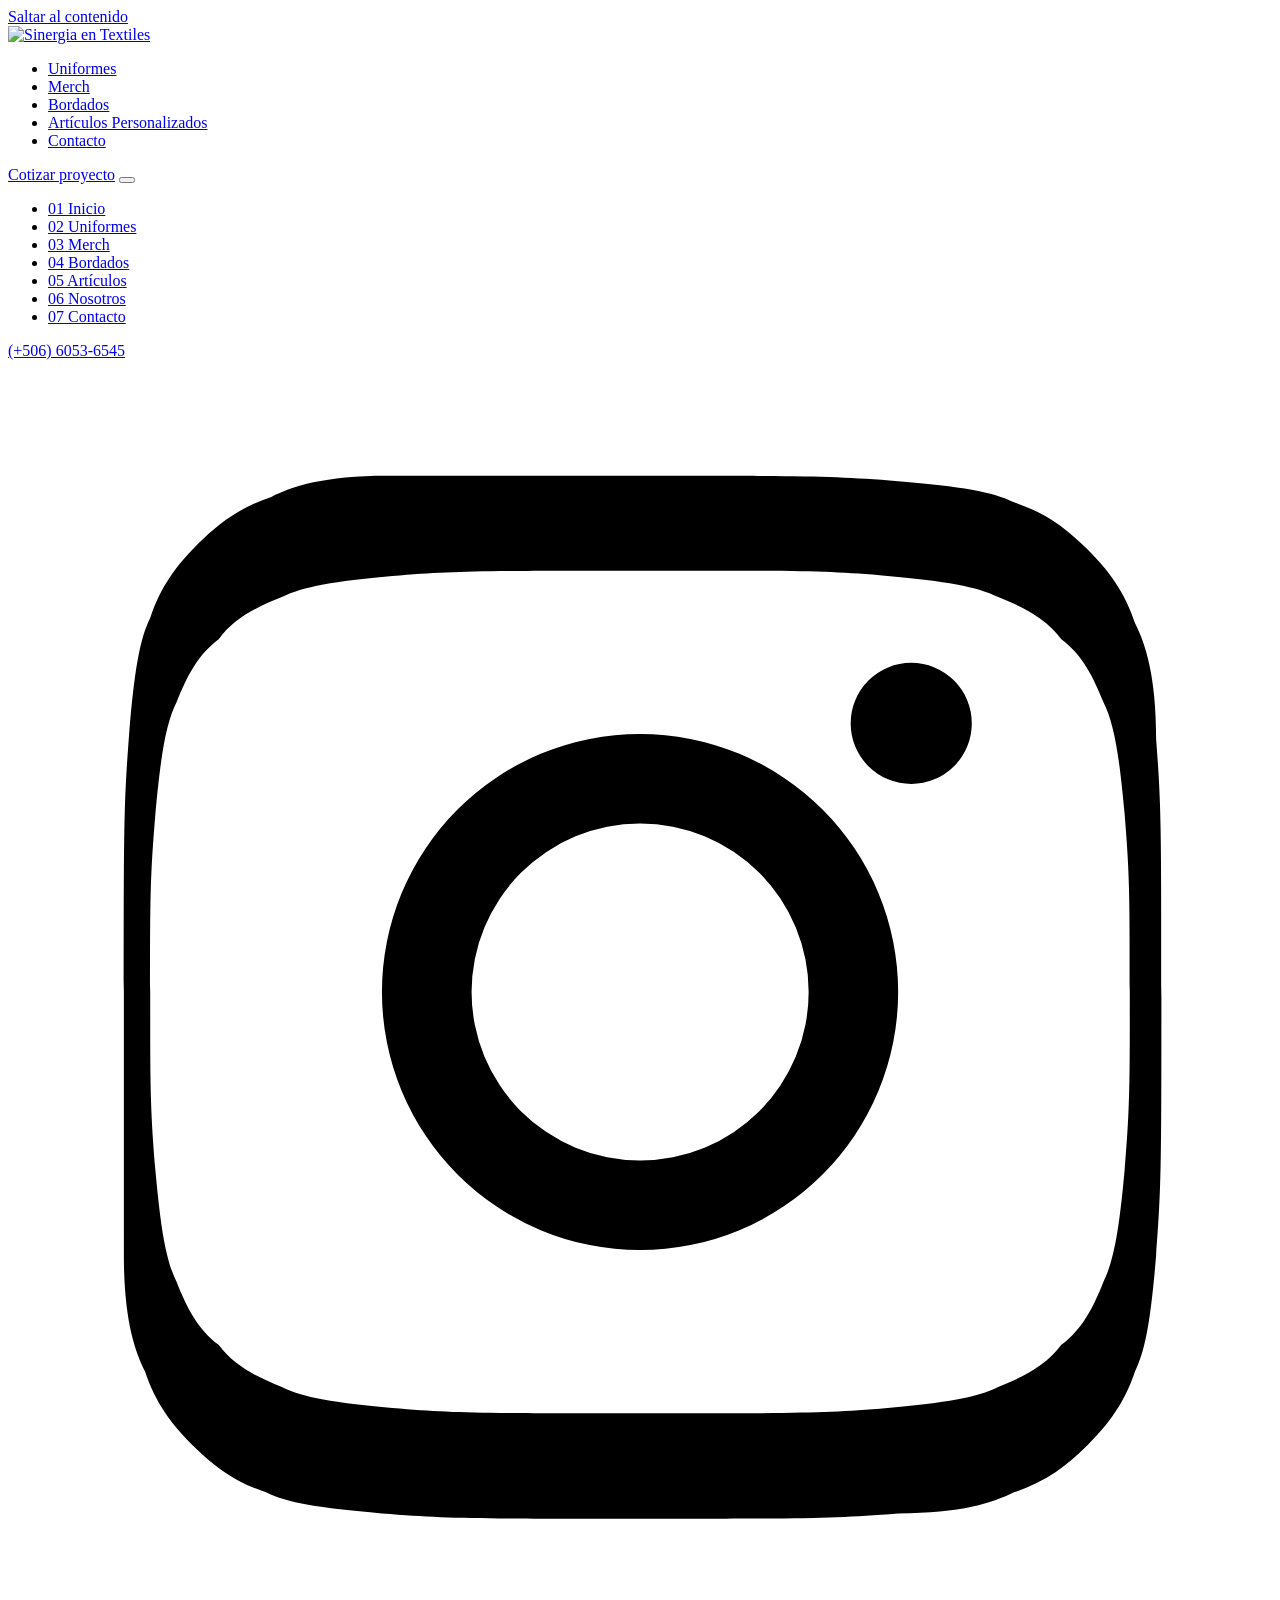
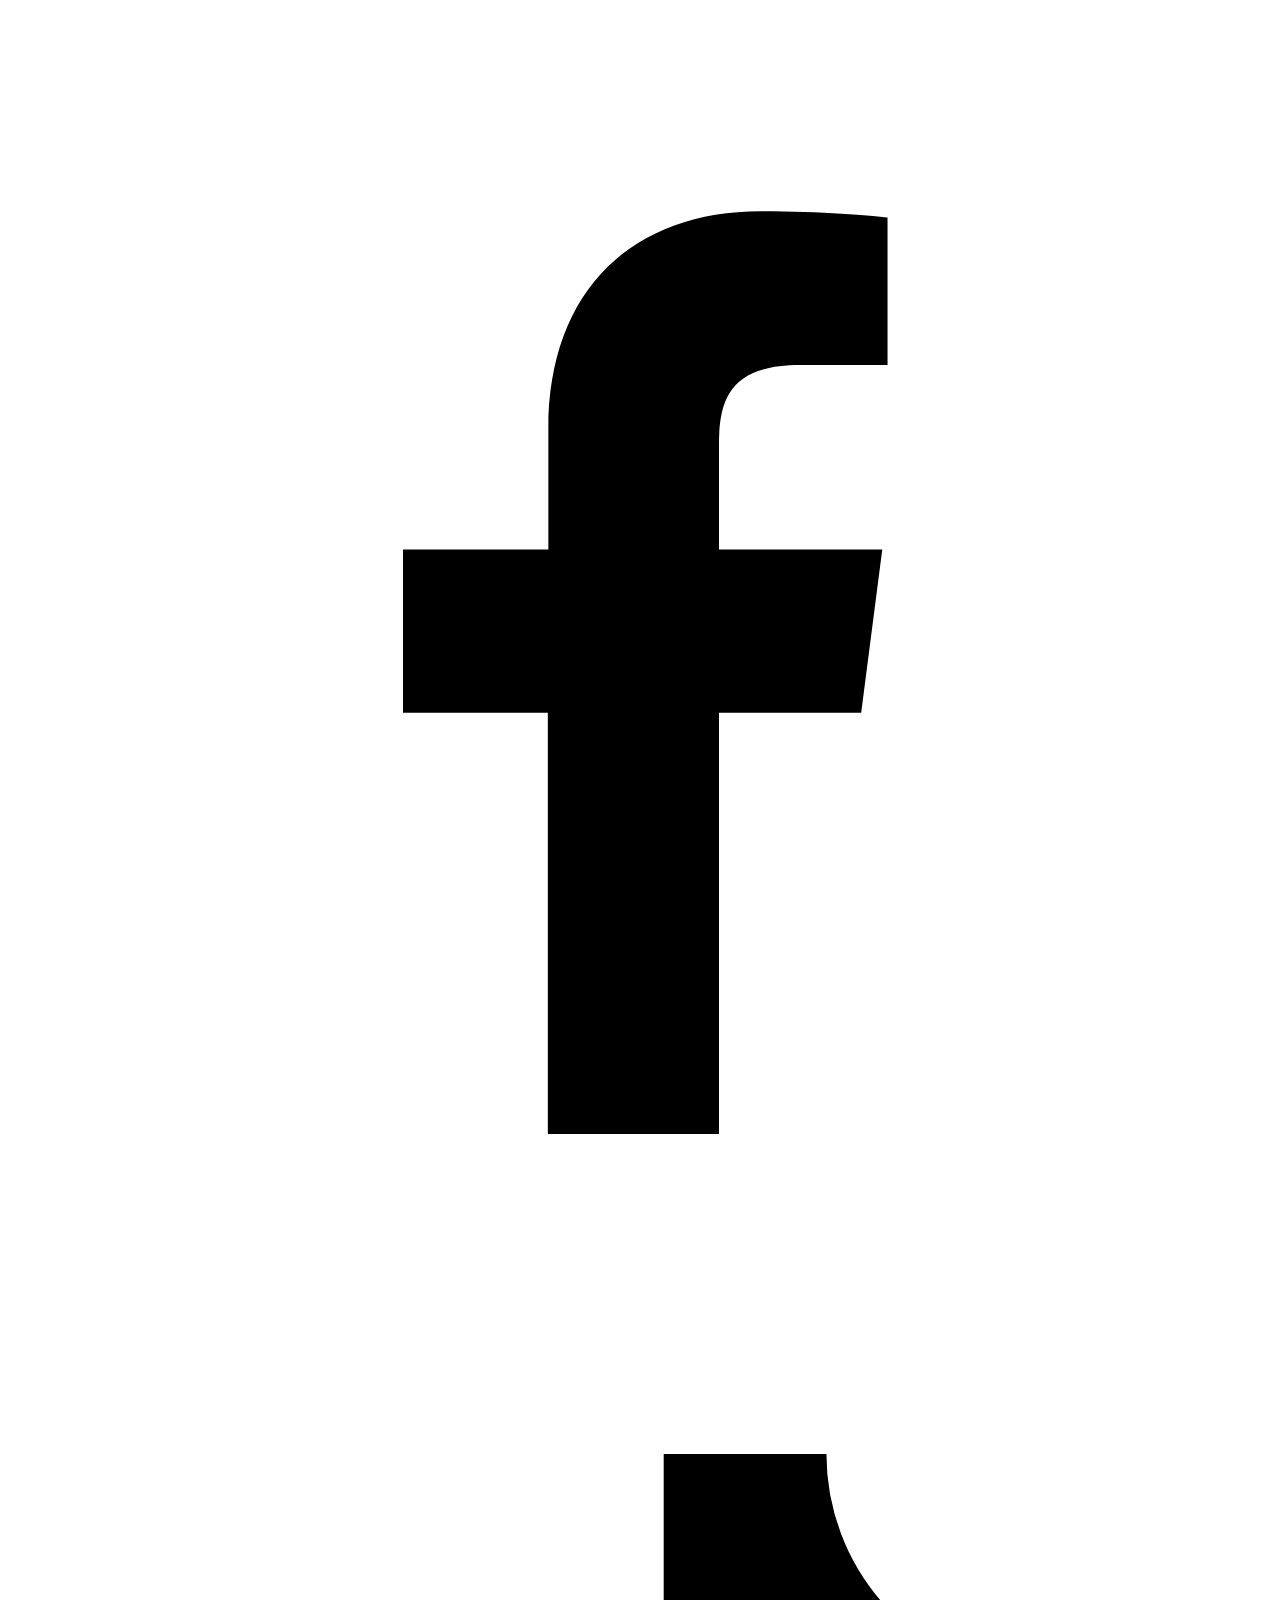
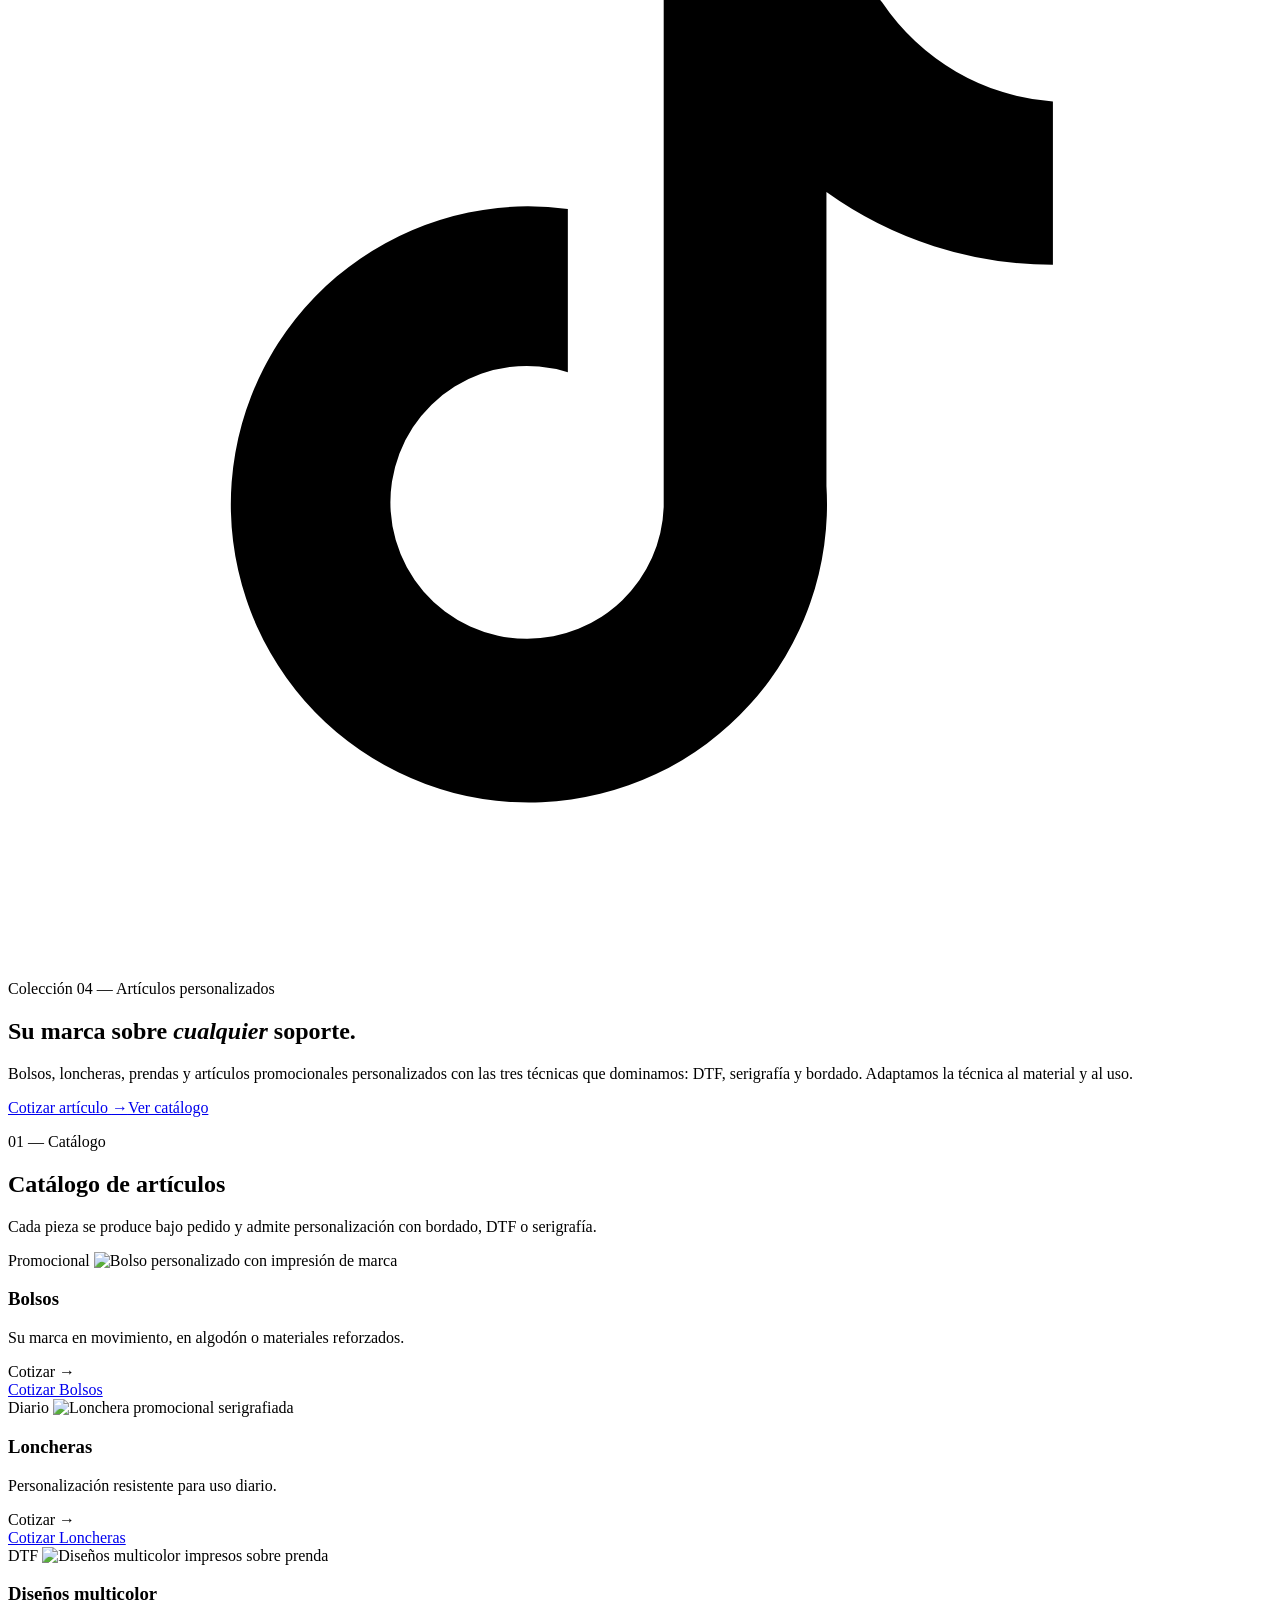
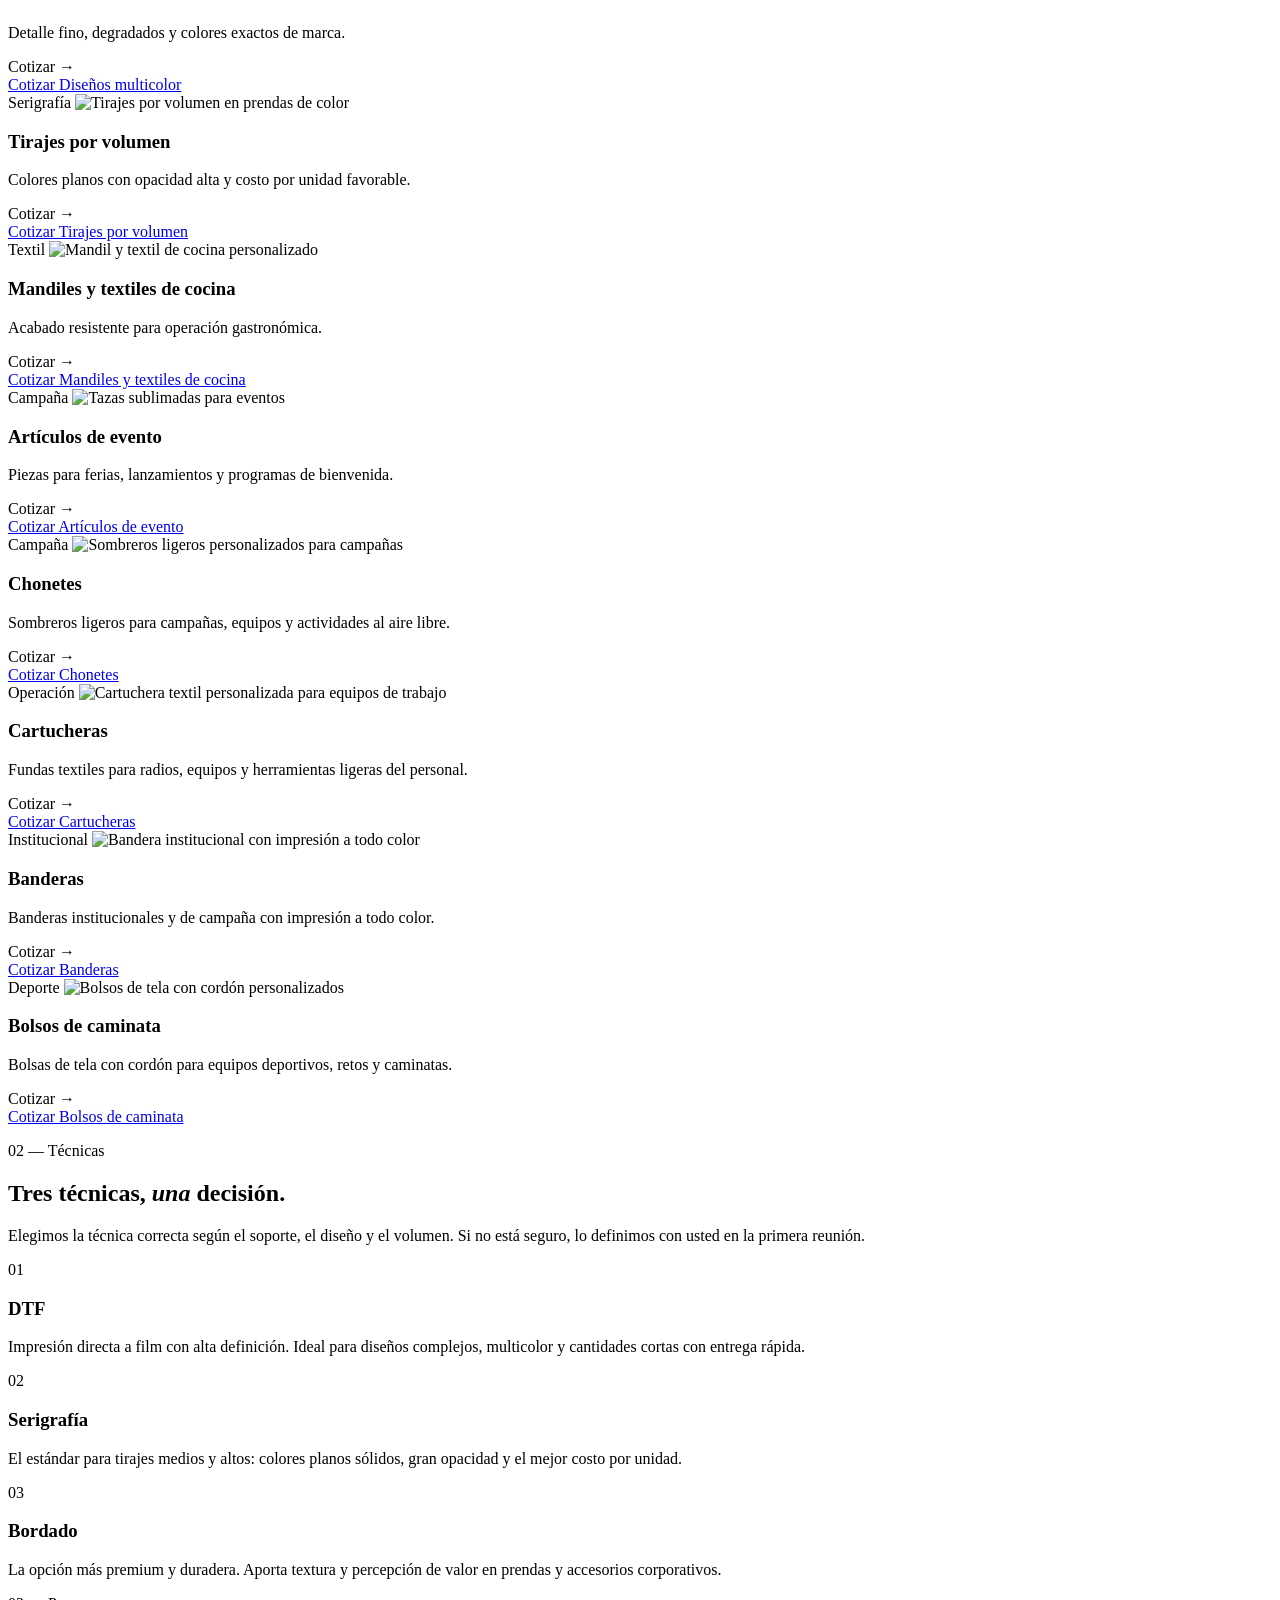
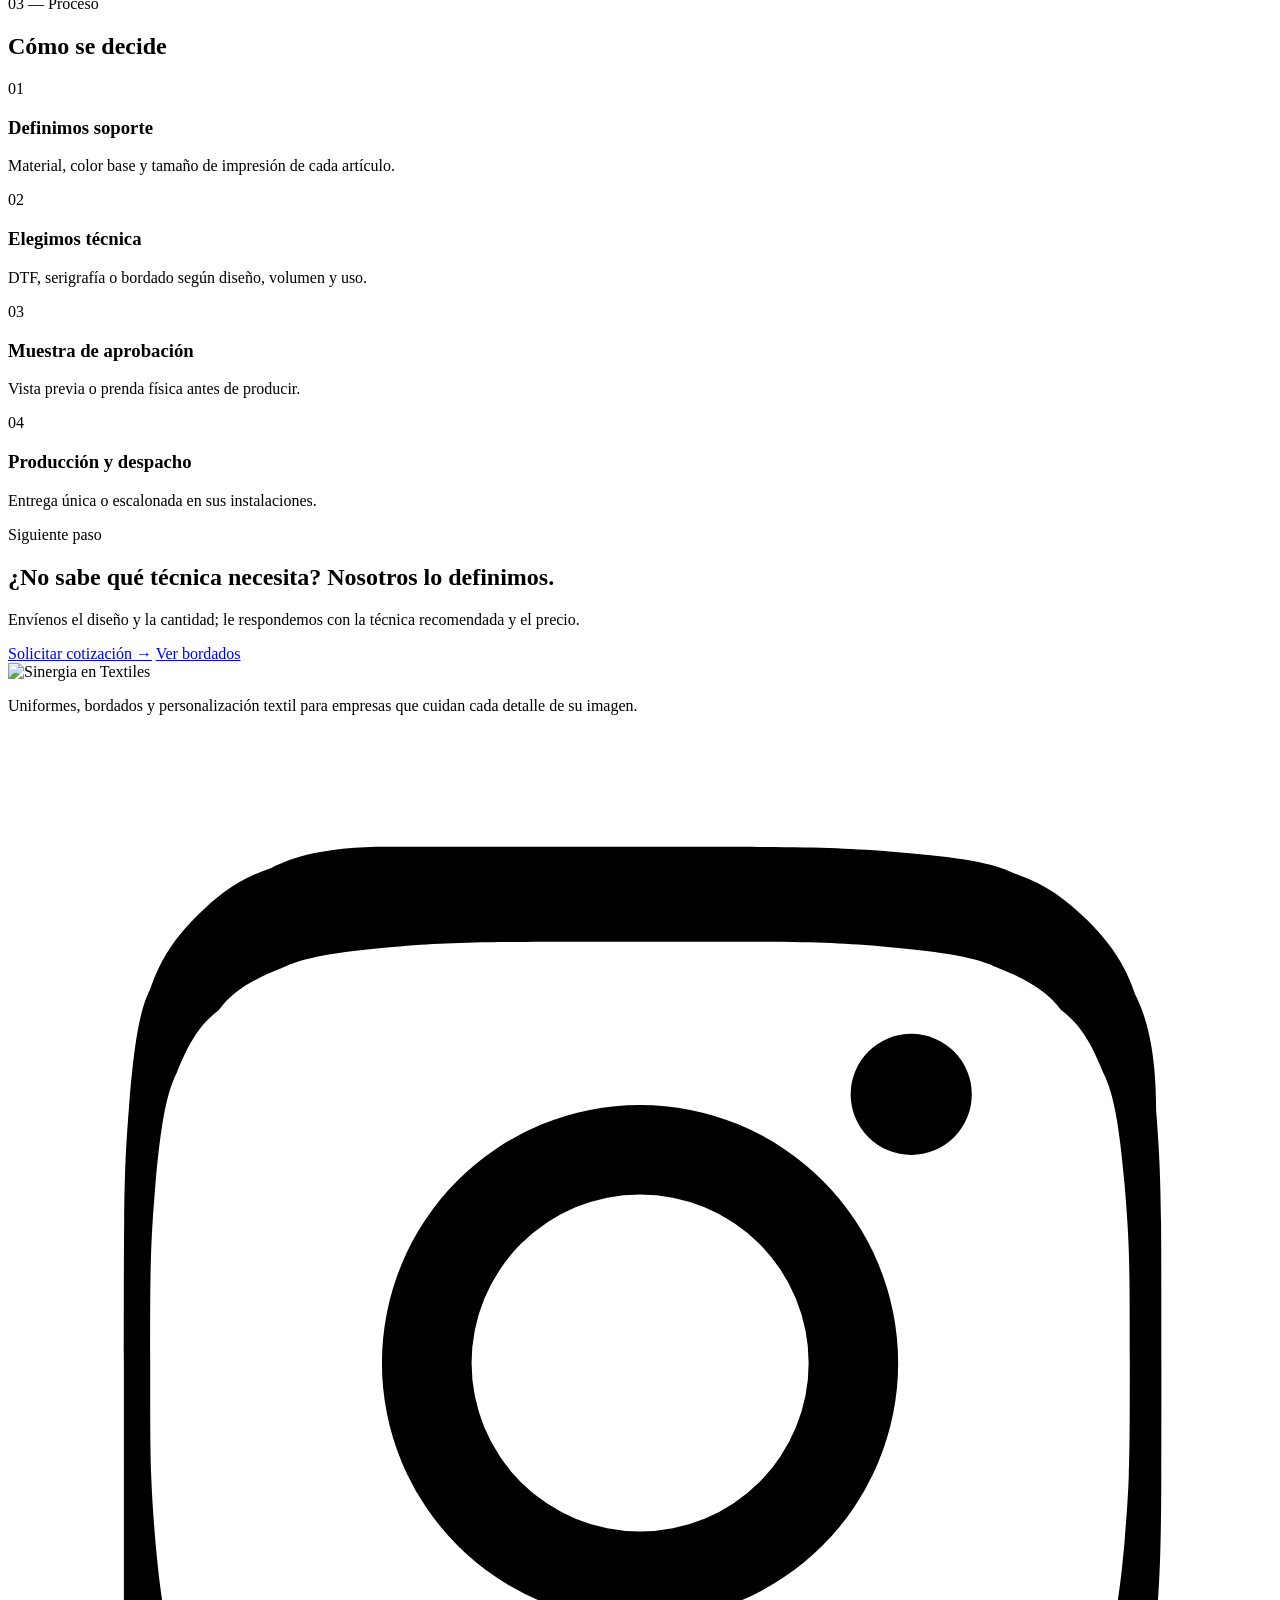
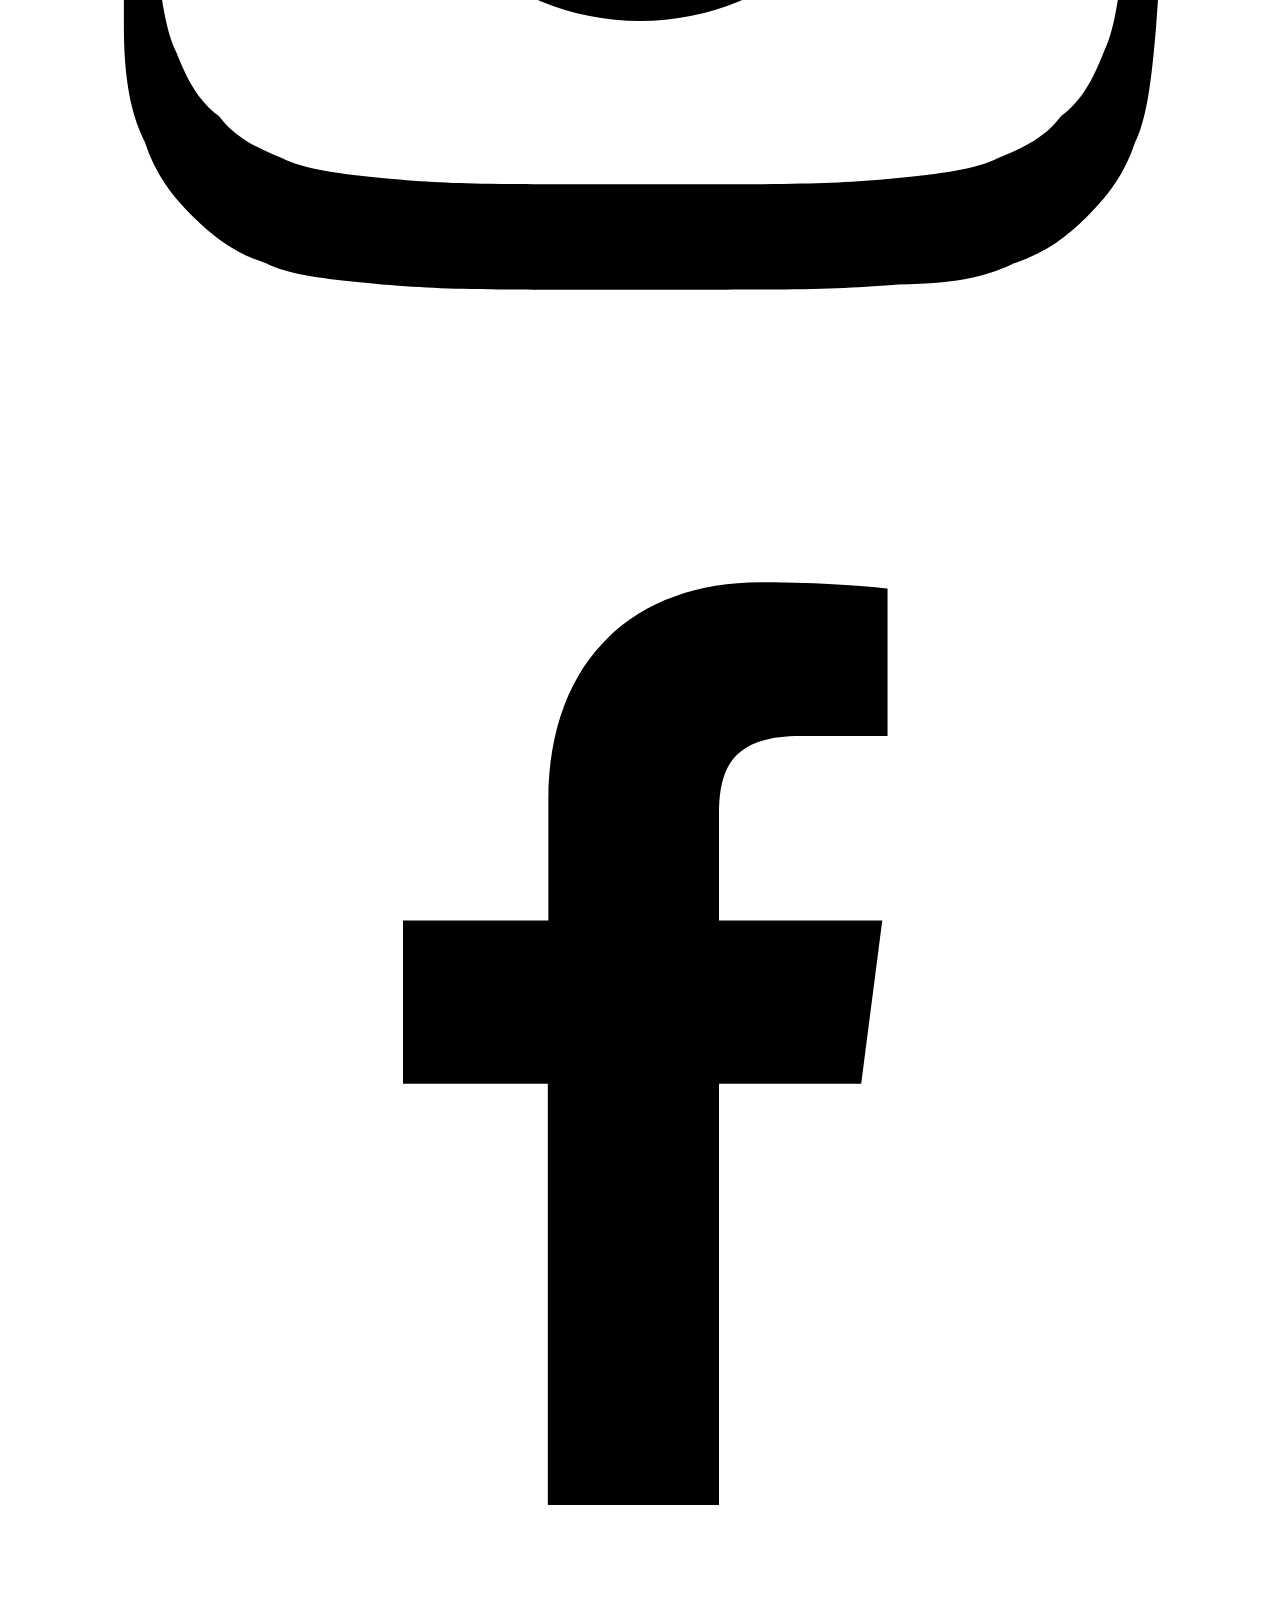
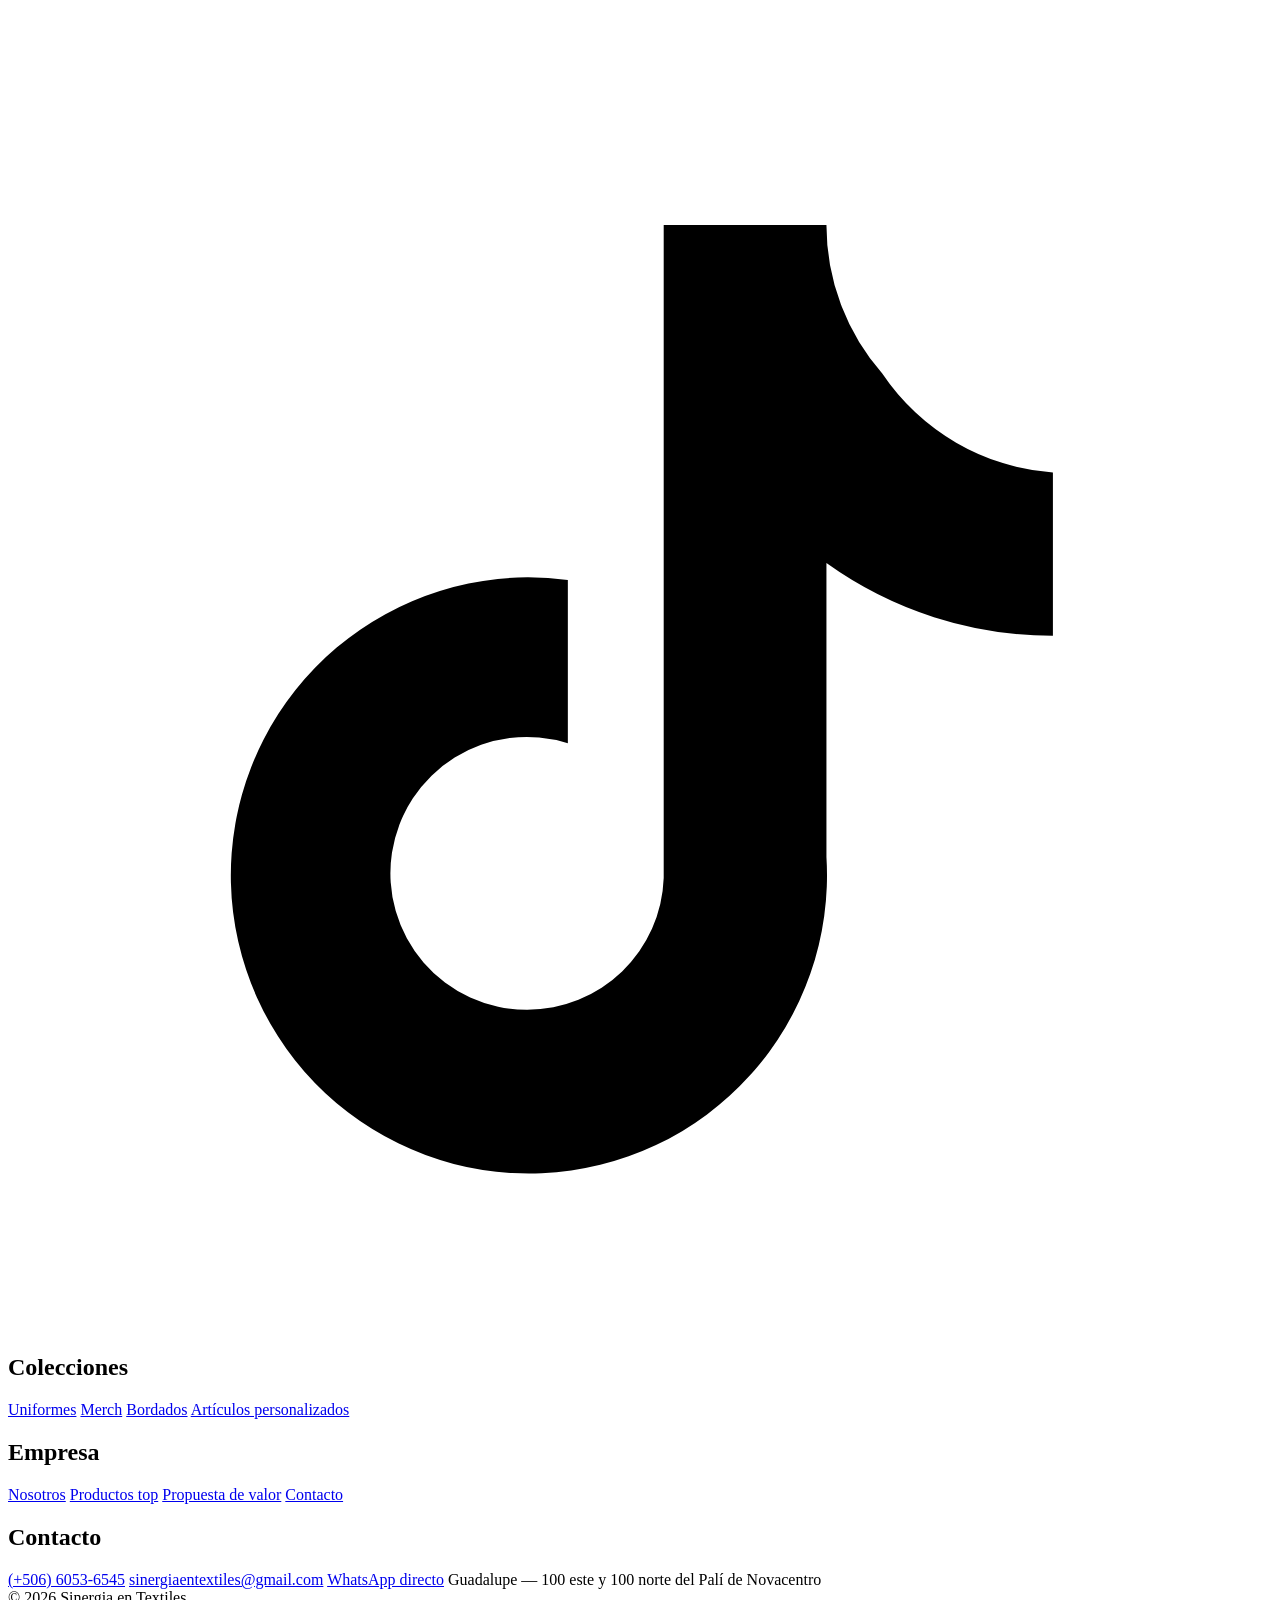
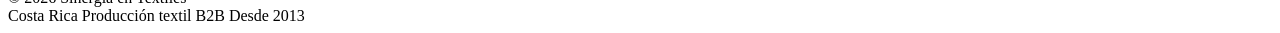
==== articulos-personalizados.html @ bd2193d7 "Add files via upload" ====
<!DOCTYPE html>
<html lang="es" class="no-js">
<head>
<meta charset="utf-8">
<meta name="viewport" content="width=device-width, initial-scale=1">
<title>Artículos personalizados: DTF, serigrafía y bordado | Sinergia en Textiles</title>
<meta name="description" content="Personalización textil con DTF, serigrafía y bordado: bolsos, loncheras, prendas y artículos promocionales para empresas.">
<meta name="theme-color" content="#0a0a0a">
<link rel="canonical" href="https://www.sinergiaentextiles.com/articulos-personalizados">
<link rel="icon" href="assets/favicon.png" type="image/png" sizes="48x48">

<meta property="og:type" content="website">
<meta property="og:locale" content="es_CR">
<meta property="og:site_name" content="Sinergia en Textiles">
<meta property="og:title" content="Artículos personalizados: DTF, serigrafía y bordado | Sinergia en Textiles">
<meta property="og:description" content="Personalización textil con DTF, serigrafía y bordado: bolsos, loncheras, prendas y artículos promocionales para empresas.">
<meta property="og:url" content="https://www.sinergiaentextiles.com/articulos-personalizados">
<meta name="twitter:card" content="summary_large_image">

<link rel="preload" href="assets/fonts/cormorant-garamond-300-2fed1d.woff2" as="font" type="font/woff2" crossorigin>
<link rel="preload" href="assets/fonts/inter-300-567244.woff2" as="font" type="font/woff2" crossorigin>
<link rel="stylesheet" href="css/fonts.css">
<link rel="stylesheet" href="css/styles.css">
</head>

<body>
<a class="skip-link" href="#main">Saltar al contenido</a>

<!-- ============================ HEADER FLOTANTE ============================ -->
<header class="site-header" id="site-header">
  <div class="site-header__inner">
    <a class="brand" href="index.html">
      <img class="brand__mark" src="assets/Log_mark.webp" alt="Sinergia en Textiles" width="212" height="291" decoding="async">
    </a>

    <nav class="nav" aria-label="Navegación principal">
      <ul class="nav__list">
        <li><a class="nav__link" href="uniformes.html">Uniformes</a></li>
        <li><a class="nav__link" href="merch.html">Merch</a></li>
        <li><a class="nav__link" href="bordados.html">Bordados</a></li>
        <li><a class="nav__link" href="articulos-personalizados.html" aria-current="page">Artículos Personalizados</a></li>
        <li><a class="nav__link" href="contacto.html">Contacto</a></li>
      </ul>
    </nav>

    <div class="header-actions">
      <a class="btn btn--sm header-cta" href="contacto.html">Cotizar proyecto</a>
      <button class="nav-toggle" type="button" aria-expanded="false" aria-controls="nav-panel" aria-label="Abrir menú">
        <span class="nav-toggle__bar"></span>
        <span class="nav-toggle__bar"></span>
      </button>
    </div>
  </div>
</header>

<!-- Menú móvil -->
<div class="nav-panel" id="nav-panel" role="dialog" aria-modal="true" aria-label="Menú de navegación">
  <nav>
    <ul class="nav-panel__list">
      <li><a href="index.html"><span class="nav-panel__num">01</span> Inicio</a></li>
      <li><a href="uniformes.html"><span class="nav-panel__num">02</span> Uniformes</a></li>
      <li><a href="merch.html"><span class="nav-panel__num">03</span> Merch</a></li>
      <li><a href="bordados.html"><span class="nav-panel__num">04</span> Bordados</a></li>
      <li><a href="articulos-personalizados.html"><span class="nav-panel__num">05</span> Artículos</a></li>
      <li><a href="nosotros.html"><span class="nav-panel__num">06</span> Nosotros</a></li>
      <li><a href="contacto.html"><span class="nav-panel__num">07</span> Contacto</a></li>
    </ul>
  </nav>
  <div class="nav-panel__foot">
    <a href="tel:+50660536545">(+506) 6053-6545</a>
    <div class="social">
      <a class="social__link" href="https://www.instagram.com/sinergia_en_textiles/" target="_blank" rel="noopener" aria-label="Instagram de Sinergia en Textiles">
        <svg viewBox="0 0 24 24" aria-hidden="true"><path d="M12 2.2c3.2 0 3.6 0 4.9.1 1.2.1 1.8.2 2.2.4.6.2 1 .5 1.4.9.4.4.7.8.9 1.4.2.4.4 1 .4 2.2.1 1.3.1 1.7.1 4.9s0 3.6-.1 4.9c-.1 1.2-.2 1.8-.4 2.2-.2.6-.5 1-.9 1.4-.4.4-.8.7-1.4.9-.4.2-1 .4-2.2.4-1.3.1-1.7.1-4.9.1s-3.6 0-4.9-.1c-1.2-.1-1.8-.2-2.2-.4-.6-.2-1-.5-1.4-.9-.4-.4-.7-.8-.9-1.4-.2-.4-.4-1-.4-2.2C2.2 15.6 2.2 15.2 2.2 12s0-3.6.1-4.9c.1-1.2.2-1.8.4-2.2.2-.6.5-1 .9-1.4.4-.4.8-.7 1.4-.9.4-.2 1-.4 2.2-.4C8.4 2.2 8.8 2.2 12 2.2zm0 1.8c-3.1 0-3.5 0-4.7.1-1.1.1-1.7.2-2.1.4-.5.2-.9.4-1.2.8-.4.3-.6.7-.8 1.2-.2.4-.3 1-.4 2.1C2.7 9.8 2.7 10.2 2.7 12s0 2.2.1 3.4c.1 1.1.2 1.7.4 2.1.2.5.4.9.8 1.2.3.4.7.6 1.2.8.4.2 1 .3 2.1.4 1.2.1 1.6.1 4.7.1s3.5 0 4.7-.1c1.1-.1 1.7-.2 2.1-.4.5-.2.9-.4 1.2-.8.4-.3.6-.7.8-1.2.2-.4.3-1 .4-2.1.1-1.2.1-1.6.1-3.4s0-2.2-.1-3.4c-.1-1.1-.2-1.7-.4-2.1-.2-.5-.4-.9-.8-1.2-.3-.4-.7-.6-1.2-.8-.4-.2-1-.3-2.1-.4C15.5 4 15.1 4 12 4zm0 3.1a4.9 4.9 0 1 1 0 9.8 4.9 4.9 0 0 1 0-9.8zm0 8.1a3.2 3.2 0 1 0 0-6.4 3.2 3.2 0 0 0 0 6.4zm6.3-8.3a1.15 1.15 0 1 1-2.3 0 1.15 1.15 0 0 1 2.3 0z"/></svg>
      </a>
      <a class="social__link" href="https://www.facebook.com/profile.php?id=61590457753115&amp;locale=es_LA" target="_blank" rel="noopener" aria-label="Facebook de Sinergia en Textiles">
        <svg viewBox="0 0 24 24" aria-hidden="true"><path d="M13.5 21v-8h2.7l.4-3.1h-3.1V7.9c0-.9.25-1.5 1.55-1.5h1.65V3.6c-.29-.04-1.27-.12-2.41-.12-2.39 0-4.03 1.46-4.03 4.14v2.28H7.5V13h2.75v8h3.25z"/></svg>
      </a>
      <a class="social__link" href="https://www.tiktok.com/@sinergia_en_textiles" target="_blank" rel="noopener" aria-label="TikTok de Sinergia en Textiles">
        <svg viewBox="0 0 24 24" aria-hidden="true"><path d="M16.6 5.82A4.28 4.28 0 0 1 15.54 3h-3.09v12.4a2.59 2.59 0 0 1-2.59 2.5 2.59 2.59 0 1 1 .77-5.06v-3.1a5.66 5.66 0 0 0-.77-.05A5.66 5.66 0 1 0 15.54 15V9.42a7.35 7.35 0 0 0 4.3 1.38V7.7a4.28 4.28 0 0 1-3.24-1.88z"/></svg>
      </a>
    </div>
  </div>
</div>

<main id="main">

  <section class="page-hero">
    <div class="container page-hero__inner">
      <p class="eyebrow reveal">Colección 04 — Artículos personalizados</p>
      <h1 class="page-hero__title reveal" data-delay="1">Su marca sobre <em>cualquier</em> soporte.</h1>
      <p class="lead reveal" data-delay="2">Bolsos, loncheras, prendas y artículos promocionales personalizados con las tres técnicas que dominamos: DTF, serigrafía y bordado. Adaptamos la técnica al material y al uso.</p>
      <div class="hero__actions reveal" data-delay="3"><a class="btn btn--solid" href="contacto.html">Cotizar artículo <span class="btn__arrow" aria-hidden="true">→</span></a><a class="btn" href="#coleccion-articulos">Ver catálogo</a></div>
    </div>
  </section>

  <section class="section" aria-labelledby="coleccion-articulos">
    <div class="container">
      <header class="section__head section__head--split reveal">
        <div>
          <p class="section__index">01 — Catálogo</p>
          <h2 class="section__title" id="coleccion-articulos">Catálogo de artículos</h2>
        </div>
        <p class="section__intro">Cada pieza se produce bajo pedido y admite personalización con bordado, DTF o serigrafía.</p>
      </header>
      <div class="collection">
        <article class="card card--studio reveal" data-tilt="6">
          <div class="card__media">
            <span class="tag card__tag">Promocional</span>
            <img src="assets/img/art-bolso.webp" srcset="assets/img/art-bolso-450.webp 450w, assets/img/art-bolso.webp 900w" sizes="(min-width: 1000px) 30vw, (min-width: 640px) 46vw, 92vw" alt="Bolso personalizado con impresión de marca" width="900" height="1125" loading="lazy" decoding="async">
          </div>
          <div class="card__body">
            <h3 class="card__title">Bolsos</h3>
            <p class="card__text">Su marca en movimiento, en algodón o materiales reforzados.</p>
            <div class="card__foot">
              <span>Cotizar</span>
              <span class="card__arrow" aria-hidden="true">→</span>
            </div>
          </div>
          <a class="card__link" href="contacto.html"><span class="sr-only">Cotizar Bolsos</span></a>
        </article>
        <article class="card card--studio reveal" data-delay="2" data-tilt="6">
          <div class="card__media">
            <span class="tag card__tag">Diario</span>
            <img src="assets/img/art-tote.webp" srcset="assets/img/art-tote-450.webp 450w, assets/img/art-tote.webp 900w" sizes="(min-width: 1000px) 30vw, (min-width: 640px) 46vw, 92vw" alt="Lonchera promocional serigrafiada" width="900" height="1125" loading="lazy" decoding="async">
          </div>
          <div class="card__body">
            <h3 class="card__title">Loncheras</h3>
            <p class="card__text">Personalización resistente para uso diario.</p>
            <div class="card__foot">
              <span>Cotizar</span>
              <span class="card__arrow" aria-hidden="true">→</span>
            </div>
          </div>
          <a class="card__link" href="contacto.html"><span class="sr-only">Cotizar Loncheras</span></a>
        </article>
        <article class="card reveal" data-delay="3" data-tilt="6">
          <div class="card__media">
            <span class="tag card__tag">DTF</span>
            <img src="assets/img/prod-estampada.webp" srcset="assets/img/prod-estampada-450.webp 450w, assets/img/prod-estampada.webp 1600w" sizes="(min-width: 1000px) 30vw, (min-width: 640px) 46vw, 92vw" alt="Diseños multicolor impresos sobre prenda" width="1600" height="900" loading="lazy" decoding="async">
          </div>
          <div class="card__body">
            <h3 class="card__title">Diseños multicolor</h3>
            <p class="card__text">Detalle fino, degradados y colores exactos de marca.</p>
            <div class="card__foot">
              <span>Cotizar</span>
              <span class="card__arrow" aria-hidden="true">→</span>
            </div>
          </div>
          <a class="card__link" href="contacto.html"><span class="sr-only">Cotizar Diseños multicolor</span></a>
        </article>
        <article class="card reveal" data-tilt="6">
          <div class="card__media">
            <span class="tag card__tag">Serigrafía</span>
            <img src="assets/img/prod-combinada.webp" srcset="assets/img/prod-combinada-450.webp 450w, assets/img/prod-combinada.webp 900w" sizes="(min-width: 1000px) 30vw, (min-width: 640px) 46vw, 92vw" alt="Tirajes por volumen en prendas de color" width="900" height="1125" loading="lazy" decoding="async">
          </div>
          <div class="card__body">
            <h3 class="card__title">Tirajes por volumen</h3>
            <p class="card__text">Colores planos con opacidad alta y costo por unidad favorable.</p>
            <div class="card__foot">
              <span>Cotizar</span>
              <span class="card__arrow" aria-hidden="true">→</span>
            </div>
          </div>
          <a class="card__link" href="contacto.html"><span class="sr-only">Cotizar Tirajes por volumen</span></a>
        </article>
        <article class="card card--studio reveal" data-delay="2" data-tilt="6">
          <div class="card__media">
            <span class="tag card__tag">Textil</span>
            <img src="assets/img/prod-cocina.webp" srcset="assets/img/prod-cocina-450.webp 450w, assets/img/prod-cocina.webp 900w" sizes="(min-width: 1000px) 30vw, (min-width: 640px) 46vw, 92vw" alt="Mandil y textil de cocina personalizado" width="900" height="1125" loading="lazy" decoding="async">
          </div>
          <div class="card__body">
            <h3 class="card__title">Mandiles y textiles de cocina</h3>
            <p class="card__text">Acabado resistente para operación gastronómica.</p>
            <div class="card__foot">
              <span>Cotizar</span>
              <span class="card__arrow" aria-hidden="true">→</span>
            </div>
          </div>
          <a class="card__link" href="contacto.html"><span class="sr-only">Cotizar Mandiles y textiles de cocina</span></a>
        </article>
        <article class="card card--studio reveal" data-delay="3" data-tilt="6">
          <div class="card__media">
            <span class="tag card__tag">Campaña</span>
            <img src="assets/img/art-taza.webp" srcset="assets/img/art-taza-450.webp 450w, assets/img/art-taza.webp 900w" sizes="(min-width: 1000px) 30vw, (min-width: 640px) 46vw, 92vw" alt="Tazas sublimadas para eventos" width="900" height="1125" loading="lazy" decoding="async">
          </div>
          <div class="card__body">
            <h3 class="card__title">Artículos de evento</h3>
            <p class="card__text">Piezas para ferias, lanzamientos y programas de bienvenida.</p>
            <div class="card__foot">
              <span>Cotizar</span>
              <span class="card__arrow" aria-hidden="true">→</span>
            </div>
          </div>
          <a class="card__link" href="contacto.html"><span class="sr-only">Cotizar Artículos de evento</span></a>
        </article>
        <article class="card card--studio reveal" data-delay="1" data-tilt="6">
          <div class="card__media">
            <span class="tag card__tag">Campaña</span>
            <img src="assets/img/art-chonetes.webp" srcset="assets/img/art-chonetes-450.webp 450w, assets/img/art-chonetes.webp 900w" sizes="(min-width: 1000px) 30vw, (min-width: 640px) 46vw, 92vw" alt="Sombreros ligeros personalizados para campañas" width="900" height="1125" loading="lazy" decoding="async">
          </div>
          <div class="card__body">
            <h3 class="card__title">Chonetes</h3>
            <p class="card__text">Sombreros ligeros para campañas, equipos y actividades al aire libre.</p>
            <div class="card__foot">
              <span>Cotizar</span>
              <span class="card__arrow" aria-hidden="true">→</span>
            </div>
          </div>
          <a class="card__link" href="contacto.html"><span class="sr-only">Cotizar Chonetes</span></a>
        </article>
        <article class="card card--studio reveal" data-delay="2" data-tilt="6">
          <div class="card__media">
            <span class="tag card__tag">Operación</span>
            <img src="assets/img/art-cartucheras.webp" srcset="assets/img/art-cartucheras-450.webp 450w, assets/img/art-cartucheras.webp 900w" sizes="(min-width: 1000px) 30vw, (min-width: 640px) 46vw, 92vw" alt="Cartuchera textil personalizada para equipos de trabajo" width="900" height="1125" loading="lazy" decoding="async">
          </div>
          <div class="card__body">
            <h3 class="card__title">Cartucheras</h3>
            <p class="card__text">Fundas textiles para radios, equipos y herramientas ligeras del personal.</p>
            <div class="card__foot">
              <span>Cotizar</span>
              <span class="card__arrow" aria-hidden="true">→</span>
            </div>
          </div>
          <a class="card__link" href="contacto.html"><span class="sr-only">Cotizar Cartucheras</span></a>
        </article>
        <article class="card reveal" data-delay="3" data-tilt="6">
          <div class="card__media">
            <span class="tag card__tag">Institucional</span>
            <img src="assets/img/art-banderas.webp" srcset="assets/img/art-banderas-450.webp 450w, assets/img/art-banderas.webp 900w" sizes="(min-width: 1000px) 30vw, (min-width: 640px) 46vw, 92vw" alt="Bandera institucional con impresión a todo color" width="900" height="1125" loading="lazy" decoding="async">
          </div>
          <div class="card__body">
            <h3 class="card__title">Banderas</h3>
            <p class="card__text">Banderas institucionales y de campaña con impresión a todo color.</p>
            <div class="card__foot">
              <span>Cotizar</span>
              <span class="card__arrow" aria-hidden="true">→</span>
            </div>
          </div>
          <a class="card__link" href="contacto.html"><span class="sr-only">Cotizar Banderas</span></a>
        </article>
        <article class="card reveal" data-delay="1" data-tilt="6">
          <div class="card__media">
            <span class="tag card__tag">Deporte</span>
            <img src="assets/img/art-bolsos-caminata.webp" srcset="assets/img/art-bolsos-caminata-450.webp 450w, assets/img/art-bolsos-caminata.webp 900w" sizes="(min-width: 1000px) 30vw, (min-width: 640px) 46vw, 92vw" alt="Bolsos de tela con cordón personalizados" width="900" height="1125" loading="lazy" decoding="async">
          </div>
          <div class="card__body">
            <h3 class="card__title">Bolsos de caminata</h3>
            <p class="card__text">Bolsas de tela con cordón para equipos deportivos, retos y caminatas.</p>
            <div class="card__foot">
              <span>Cotizar</span>
              <span class="card__arrow" aria-hidden="true">→</span>
            </div>
          </div>
          <a class="card__link" href="contacto.html"><span class="sr-only">Cotizar Bolsos de caminata</span></a>
        </article>
      </div>
    </div>
  </section>

  <section class="section section--tight section--line" aria-labelledby="tecnicas-title">
    <div class="container">
      <header class="section__head section__head--split reveal">
        <div>
          <p class="section__index">02 — Técnicas</p>
          <h2 class="section__title" id="tecnicas-title">Tres técnicas, <em class="italic-accent">una</em> decisión.</h2>
        </div>
        <p class="section__intro">
          Elegimos la técnica correcta según el soporte, el diseño y el volumen.
          Si no está seguro, lo definimos con usted en la primera reunión.
        </p>
      </header>
      <div class="value__list">
        <article class="value__item reveal">
          <span class="value__num">01</span>
          <h3>DTF</h3>
          <p>Impresión directa a film con alta definición. Ideal para diseños complejos, multicolor y cantidades cortas con entrega rápida.</p>
        </article>
        <article class="value__item reveal">
          <span class="value__num">02</span>
          <h3>Serigrafía</h3>
          <p>El estándar para tirajes medios y altos: colores planos sólidos, gran opacidad y el mejor costo por unidad.</p>
        </article>
        <article class="value__item reveal">
          <span class="value__num">03</span>
          <h3>Bordado</h3>
          <p>La opción más premium y duradera. Aporta textura y percepción de valor en prendas y accesorios corporativos.</p>
        </article>
      </div>
    </div>
  </section>

  <section class="section section--tight section--line" aria-labelledby="proceso-03">
    <div class="container">
      <header class="section__head reveal">
        <div>
          <p class="section__index">03 — Proceso</p>
          <h2 class="section__title" id="proceso-03">Cómo se decide</h2>
        </div>
      </header>
      <div class="process">
        <article class="process__step reveal" data-delay="0">
          <span class="process__num">01</span>
          <div>
            <h3>Definimos soporte</h3>
            <p>Material, color base y tamaño de impresión de cada artículo.</p>
          </div>
        </article>
        <article class="process__step reveal" data-delay="1">
          <span class="process__num">02</span>
          <div>
            <h3>Elegimos técnica</h3>
            <p>DTF, serigrafía o bordado según diseño, volumen y uso.</p>
          </div>
        </article>
        <article class="process__step reveal" data-delay="2">
          <span class="process__num">03</span>
          <div>
            <h3>Muestra de aprobación</h3>
            <p>Vista previa o prenda física antes de producir.</p>
          </div>
        </article>
        <article class="process__step reveal" data-delay="0">
          <span class="process__num">04</span>
          <div>
            <h3>Producción y despacho</h3>
            <p>Entrega única o escalonada en sus instalaciones.</p>
          </div>
        </article>
      </div>
    </div>
  </section>

  <section class="cta-band" aria-labelledby="cta-title">
    <div class="cta-band__inner reveal">
      <p class="eyebrow eyebrow--plain">Siguiente paso</p>
      <h2 id="cta-title">¿No sabe qué técnica necesita? Nosotros lo definimos.</h2>
      <p>Envíenos el diseño y la cantidad; le respondemos con la técnica recomendada y el precio.</p>
      <div class="hero__actions">
        <a class="btn btn--solid" href="contacto.html">Solicitar cotización <span class="btn__arrow" aria-hidden="true">→</span></a>
        <a class="btn" href="bordados.html">Ver bordados</a>
      </div>
    </div>
  </section>

</main>

<!-- ================================ FOOTER ================================ -->
<footer class="site-footer">
  <div class="container">
    <div class="footer__top">
      <div class="footer__brand">
        <img class="footer__logo" src="assets/Log_fondo_negro.png" alt="Sinergia en Textiles" width="554" height="541" loading="lazy" decoding="async">
        <p class="footer__tagline">
          Uniformes, bordados y personalización textil para empresas que cuidan cada detalle de su imagen.
        </p>
        <div class="social" aria-label="Redes sociales">
          <a class="social__link" href="https://www.instagram.com/sinergia_en_textiles/" target="_blank" rel="noopener" aria-label="Instagram">
            <svg viewBox="0 0 24 24" aria-hidden="true"><path d="M12 2.2c3.2 0 3.6 0 4.9.1 1.2.1 1.8.2 2.2.4.6.2 1 .5 1.4.9.4.4.7.8.9 1.4.2.4.4 1 .4 2.2.1 1.3.1 1.7.1 4.9s0 3.6-.1 4.9c-.1 1.2-.2 1.8-.4 2.2-.2.6-.5 1-.9 1.4-.4.4-.8.7-1.4.9-.4.2-1 .4-2.2.4-1.3.1-1.7.1-4.9.1s-3.6 0-4.9-.1c-1.2-.1-1.8-.2-2.2-.4-.6-.2-1-.5-1.4-.9-.4-.4-.7-.8-.9-1.4-.2-.4-.4-1-.4-2.2C2.2 15.6 2.2 15.2 2.2 12s0-3.6.1-4.9c.1-1.2.2-1.8.4-2.2.2-.6.5-1 .9-1.4.4-.4.8-.7 1.4-.9.4-.2 1-.4 2.2-.4C8.4 2.2 8.8 2.2 12 2.2zm0 1.8c-3.1 0-3.5 0-4.7.1-1.1.1-1.7.2-2.1.4-.5.2-.9.4-1.2.8-.4.3-.6.7-.8 1.2-.2.4-.3 1-.4 2.1C2.7 9.8 2.7 10.2 2.7 12s0 2.2.1 3.4c.1 1.1.2 1.7.4 2.1.2.5.4.9.8 1.2.3.4.7.6 1.2.8.4.2 1 .3 2.1.4 1.2.1 1.6.1 4.7.1s3.5 0 4.7-.1c1.1-.1 1.7-.2 2.1-.4.5-.2.9-.4 1.2-.8.4-.3.6-.7.8-1.2.2-.4.3-1 .4-2.1.1-1.2.1-1.6.1-3.4s0-2.2-.1-3.4c-.1-1.1-.2-1.7-.4-2.1-.2-.5-.4-.9-.8-1.2-.3-.4-.7-.6-1.2-.8-.4-.2-1-.3-2.1-.4C15.5 4 15.1 4 12 4zm0 3.1a4.9 4.9 0 1 1 0 9.8 4.9 4.9 0 0 1 0-9.8zm0 8.1a3.2 3.2 0 1 0 0-6.4 3.2 3.2 0 0 0 0 6.4zm6.3-8.3a1.15 1.15 0 1 1-2.3 0 1.15 1.15 0 0 1 2.3 0z"/></svg>
          </a>
          <a class="social__link" href="https://www.facebook.com/profile.php?id=61590457753115&amp;locale=es_LA" target="_blank" rel="noopener" aria-label="Facebook">
            <svg viewBox="0 0 24 24" aria-hidden="true"><path d="M13.5 21v-8h2.7l.4-3.1h-3.1V7.9c0-.9.25-1.5 1.55-1.5h1.65V3.6c-.29-.04-1.27-.12-2.41-.12-2.39 0-4.03 1.46-4.03 4.14v2.28H7.5V13h2.75v8h3.25z"/></svg>
          </a>
          <a class="social__link" href="https://www.tiktok.com/@sinergia_en_textiles" target="_blank" rel="noopener" aria-label="TikTok">
            <svg viewBox="0 0 24 24" aria-hidden="true"><path d="M16.6 5.82A4.28 4.28 0 0 1 15.54 3h-3.09v12.4a2.59 2.59 0 0 1-2.59 2.5 2.59 2.59 0 1 1 .77-5.06v-3.1a5.66 5.66 0 0 0-.77-.05A5.66 5.66 0 1 0 15.54 15V9.42a7.35 7.35 0 0 0 4.3 1.38V7.7a4.28 4.28 0 0 1-3.24-1.88z"/></svg>
          </a>
        </div>
      </div>

      <div class="footer__cols">
        <div class="footer__col">
          <h2 class="footer__title">Colecciones</h2>
          <div class="footer__links">
            <a href="uniformes.html">Uniformes</a>
            <a href="merch.html">Merch</a>
            <a href="bordados.html">Bordados</a>
            <a href="articulos-personalizados.html">Artículos personalizados</a>
          </div>
        </div>

        <div class="footer__col">
          <h2 class="footer__title">Empresa</h2>
          <div class="footer__links">
            <a href="nosotros.html">Nosotros</a>
            <a href="index.html#productos-title">Productos top</a>
            <a href="index.html#valor-title">Propuesta de valor</a>
            <a href="contacto.html">Contacto</a>
          </div>
        </div>

        <div class="footer__col">
          <h2 class="footer__title">Contacto</h2>
          <div class="footer__links">
            <a href="tel:+50660536545">(+506) 6053-6545</a>
            <a href="mailto:sinergiaentextiles@gmail.com">sinergiaentextiles@gmail.com</a>
            <a href="https://wa.me/50660536545" target="_blank" rel="noopener">WhatsApp directo</a>
            <span class="muted">Guadalupe — 100 este y 100 norte del Palí de Novacentro</span>
          </div>
        </div>
      </div>
    </div>

    <div class="footer__bottom">
      <span>© <span data-year>2026</span> Sinergia en Textiles</span>
      <div class="footer__legal">
        <span>Costa Rica</span>
        <span>Producción textil B2B</span>
        <span>Desde 2013</span>
      </div>
    </div>
  </div>
</footer>

<script src="js/main.js" defer></script>
</body>
</html>
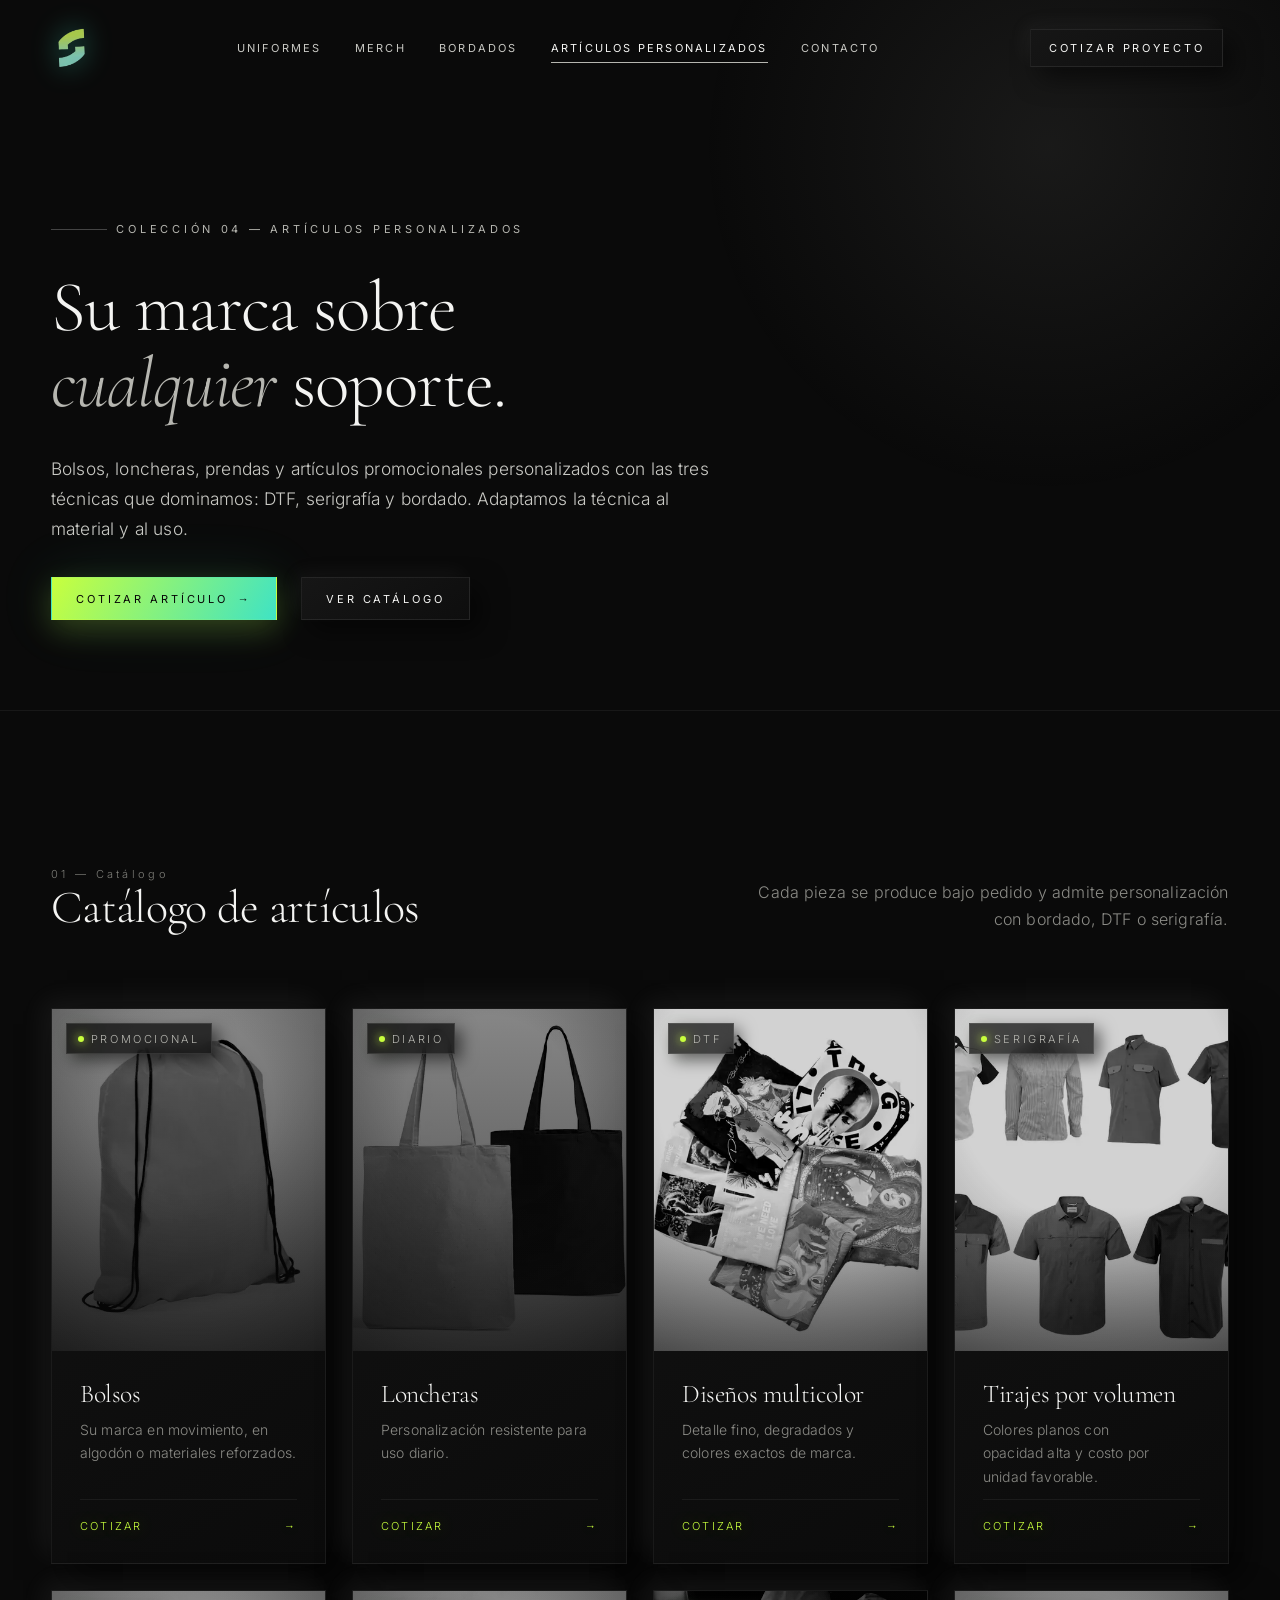
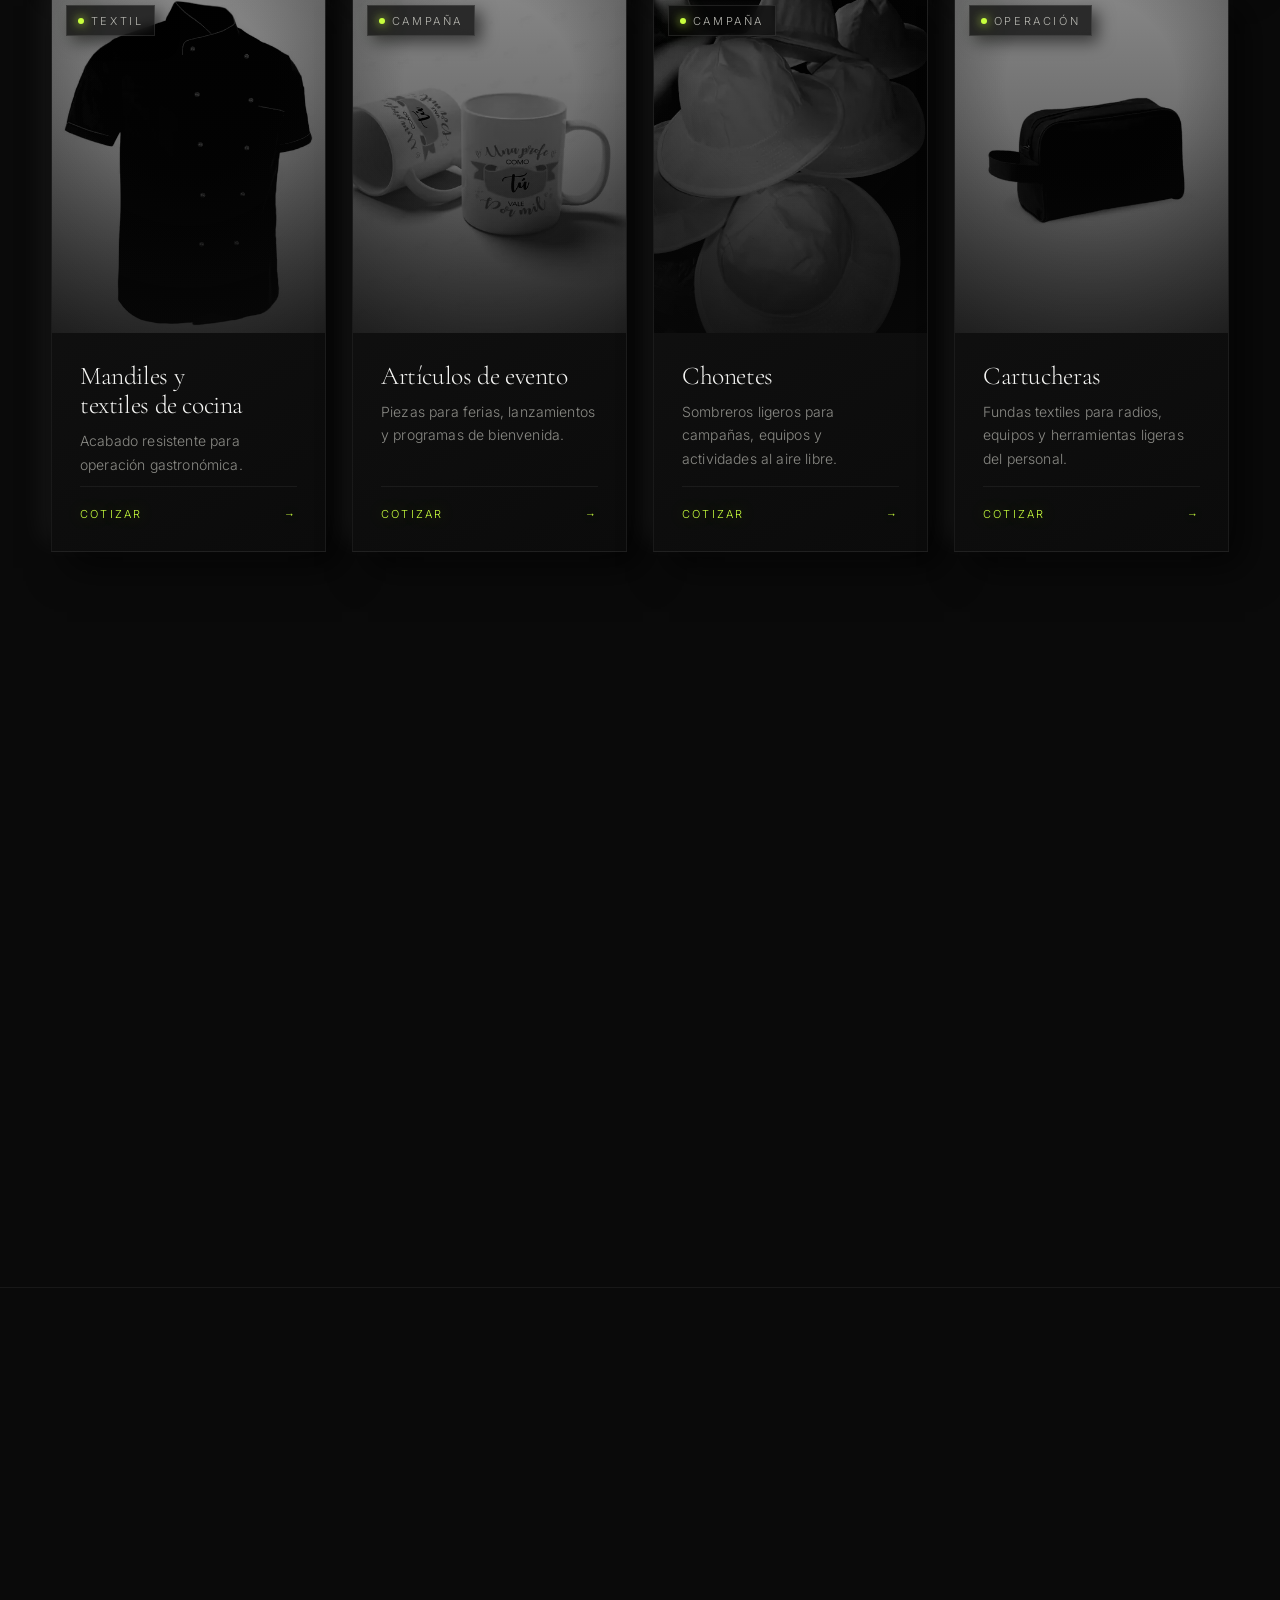
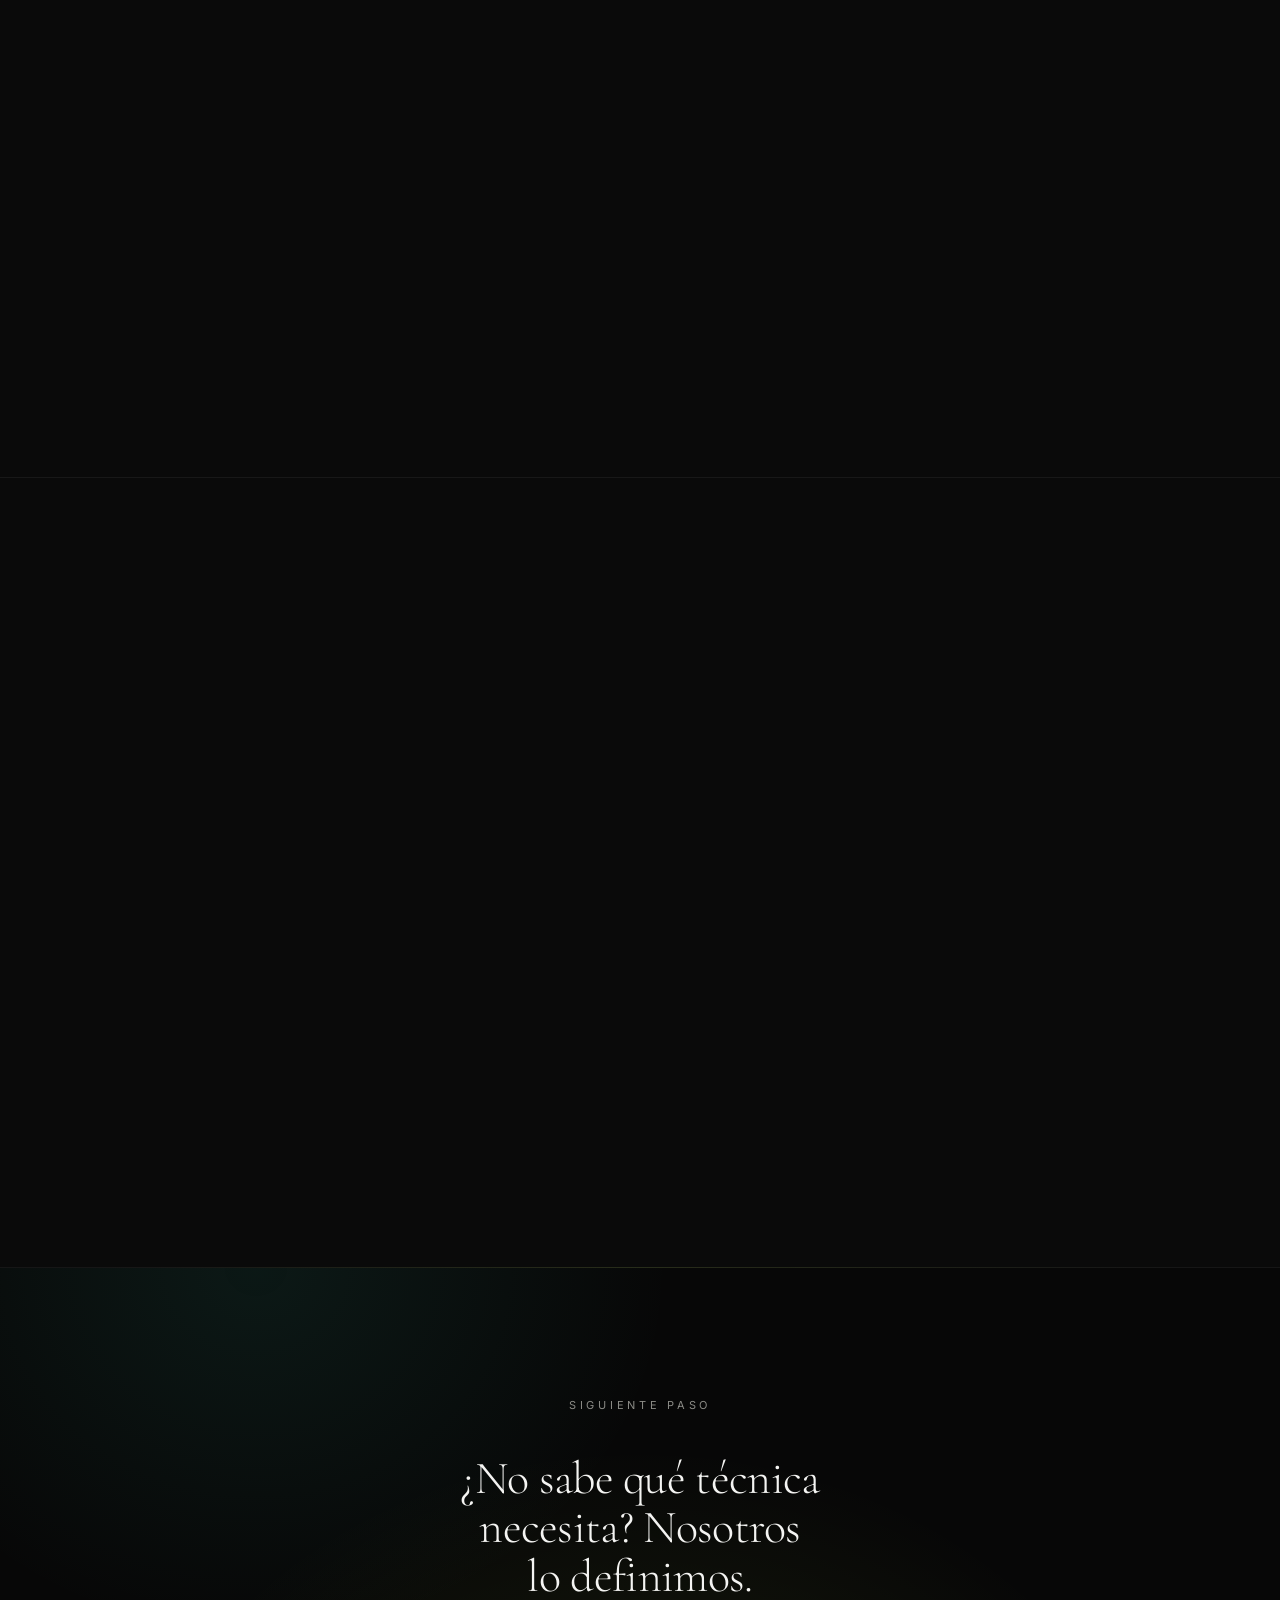
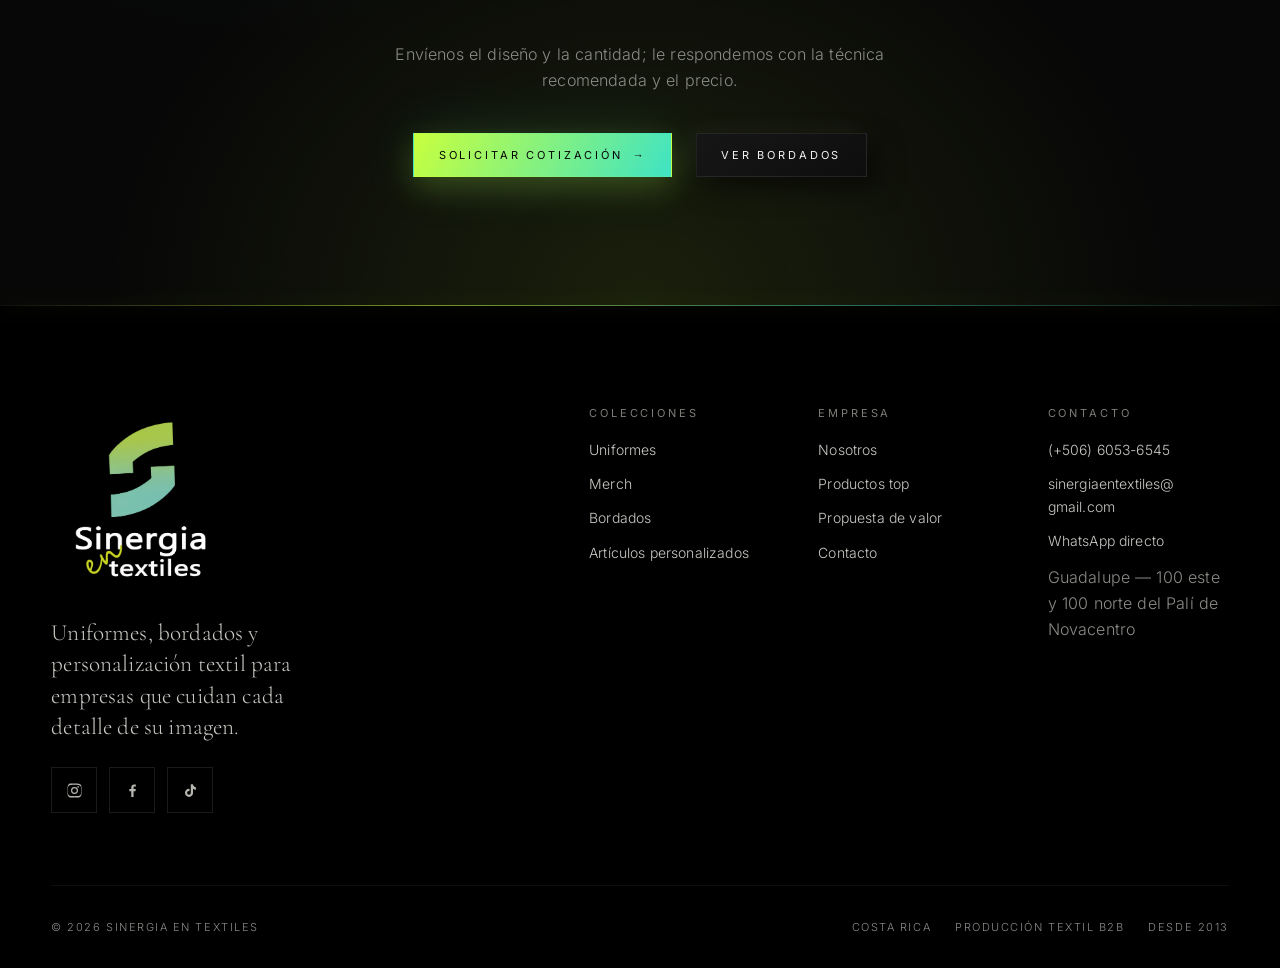
==== commit 5777080a: "Add files via upload" ====
--- a/articulos-personalizados.html
+++ b/articulos-personalizados.html
@@ -391,7 +391,7 @@
           <h2 class="footer__title">Contacto</h2>
           <div class="footer__links">
             <a href="tel:+50660536545">(+506) 6053-6545</a>
-            <a href="mailto:sinergiaentextiles@gmail.com">sinergiaentextiles@gmail.com</a>
+            <a href="mailto:sinergiaentextiles@gmail.com">sinergiaentextiles@<wbr>gmail.com</a>
             <a href="https://wa.me/50660536545" target="_blank" rel="noopener">WhatsApp directo</a>
             <span class="muted">Guadalupe — 100 este y 100 norte del Palí de Novacentro</span>
           </div>
--- a/css/fonts.css
+++ b/css/fonts.css
@@ -0,0 +1,66 @@
+/* Tipografías autoalojadas (subset latin) — Cormorant Garamond + Inter
+   Original: Google Fonts. Servidas desde el propio dominio para eliminar
+   la cadena render-blocking fonts.googleapis.com -> fonts.gstatic.com. */
+
+@font-face {
+  font-family: 'Cormorant Garamond';
+  font-style: italic;
+  font-weight: 300;
+  font-display: swap;
+  src: url(../assets/fonts/cormorant-garamond-300-italic-25e309.woff2) format('woff2');
+  unicode-range: U+0000-00FF, U+0131, U+0152-0153, U+02BB-02BC, U+02C6, U+02DA, U+02DC, U+0304, U+0308, U+0329, U+2000-206F, U+20AC, U+2122, U+2191, U+2193, U+2212, U+2215, U+FEFF, U+FFFD;
+}
+
+@font-face {
+  font-family: 'Cormorant Garamond';
+  font-style: italic;
+  font-weight: 400;
+  font-display: swap;
+  src: url(../assets/fonts/cormorant-garamond-300-italic-25e309.woff2) format('woff2');
+  unicode-range: U+0000-00FF, U+0131, U+0152-0153, U+02BB-02BC, U+02C6, U+02DA, U+02DC, U+0304, U+0308, U+0329, U+2000-206F, U+20AC, U+2122, U+2191, U+2193, U+2212, U+2215, U+FEFF, U+FFFD;
+}
+
+@font-face {
+  font-family: 'Cormorant Garamond';
+  font-style: normal;
+  font-weight: 300;
+  font-display: swap;
+  src: url(../assets/fonts/cormorant-garamond-300-2fed1d.woff2) format('woff2');
+  unicode-range: U+0000-00FF, U+0131, U+0152-0153, U+02BB-02BC, U+02C6, U+02DA, U+02DC, U+0304, U+0308, U+0329, U+2000-206F, U+20AC, U+2122, U+2191, U+2193, U+2212, U+2215, U+FEFF, U+FFFD;
+}
+
+@font-face {
+  font-family: 'Cormorant Garamond';
+  font-style: normal;
+  font-weight: 400;
+  font-display: swap;
+  src: url(../assets/fonts/cormorant-garamond-300-2fed1d.woff2) format('woff2');
+  unicode-range: U+0000-00FF, U+0131, U+0152-0153, U+02BB-02BC, U+02C6, U+02DA, U+02DC, U+0304, U+0308, U+0329, U+2000-206F, U+20AC, U+2122, U+2191, U+2193, U+2212, U+2215, U+FEFF, U+FFFD;
+}
+
+@font-face {
+  font-family: 'Inter';
+  font-style: normal;
+  font-weight: 300;
+  font-display: swap;
+  src: url(../assets/fonts/inter-300-567244.woff2) format('woff2');
+  unicode-range: U+0000-00FF, U+0131, U+0152-0153, U+02BB-02BC, U+02C6, U+02DA, U+02DC, U+0304, U+0308, U+0329, U+2000-206F, U+20AC, U+2122, U+2191, U+2193, U+2212, U+2215, U+FEFF, U+FFFD;
+}
+
+@font-face {
+  font-family: 'Inter';
+  font-style: normal;
+  font-weight: 400;
+  font-display: swap;
+  src: url(../assets/fonts/inter-300-567244.woff2) format('woff2');
+  unicode-range: U+0000-00FF, U+0131, U+0152-0153, U+02BB-02BC, U+02C6, U+02DA, U+02DC, U+0304, U+0308, U+0329, U+2000-206F, U+20AC, U+2122, U+2191, U+2193, U+2212, U+2215, U+FEFF, U+FFFD;
+}
+
+@font-face {
+  font-family: 'Inter';
+  font-style: normal;
+  font-weight: 500;
+  font-display: swap;
+  src: url(../assets/fonts/inter-300-567244.woff2) format('woff2');
+  unicode-range: U+0000-00FF, U+0131, U+0152-0153, U+02BB-02BC, U+02C6, U+02DA, U+02DC, U+0304, U+0308, U+0329, U+2000-206F, U+20AC, U+2122, U+2191, U+2193, U+2212, U+2215, U+FEFF, U+FFFD;
+}
--- a/css/styles.css
+++ b/css/styles.css
@@ -0,0 +1,2407 @@
+/* ==========================================================================
+   SINERGIA EN TEXTILES — Quiet Luxury / Dark & Clean
+   CSS puro · Mobile-First · Sin dependencias
+   Índice:
+   01. Tokens
+   02. Reset & base
+   03. Tipografía
+   04. Layout (container, sections)
+   05. Componentes UI (botones, etiquetas, reglas)
+   06. Header flotante + navegación
+   07. Hero cinematográfico
+   08. Grid de productos (asimétrico) + tarjetas
+   09. Bloque institucional / propuesta de valor
+   10. Páginas de categoría (grids, proceso, listas)
+   11. Contacto (formulario)
+   12. Footer
+   13. Micro-interacciones, reveal y utilidades
+   14. Responsive
+   ========================================================================== */
+
+/* 01. TOKENS =============================================================== */
+:root {
+  /* Paleta sobria */
+  --bg:            #0a0a0a;
+  --bg-elev:       #0e0e0e;
+  --bg-deep:       #000000;
+  --surface:       #121212;
+  --ink:           #f4f4f2;   /* tipografía principal */
+  --ink-soft:      #c9c9c4;
+  --muted:         #8b8b86;
+  --platinum:      #b6b6b0;   /* acento gris platino */
+  --platinum-dim:  #7d7d78;
+  --line:          rgba(255, 255, 255, 0.10);
+  --line-soft:     rgba(255, 255, 255, 0.06);
+  --line-strong:   rgba(255, 255, 255, 0.24);
+  --offwhite:      #f1f0ec;   /* blancos rotos */
+
+  /* Tipografía */
+  --serif: "Cormorant Garamond", "Times New Roman", Georgia, serif;
+  --sans:  "Inter", -apple-system, BlinkMacSystemFont, "Segoe UI", Roboto, Helvetica, Arial, sans-serif;
+
+  /* Escala fluida */
+  --fs-display: clamp(2.9rem, 8vw, 7.5rem);
+  --fs-h1:      clamp(2.4rem, 5.6vw, 4.6rem);
+  --fs-h2:      clamp(1.9rem, 3.6vw, 3.2rem);
+  --fs-h3:      clamp(1.35rem, 2vw, 1.75rem);
+  --fs-lead:    clamp(1rem, 1.35vw, 1.175rem);
+  --fs-body:    1rem;
+  --fs-small:   0.875rem;
+  --fs-label:   0.6875rem;
+
+  /* Espaciado (negative space agresivo) */
+  --sp-section: clamp(5rem, 12vw, 11rem);
+  --sp-block:   clamp(2.5rem, 5vw, 4.5rem);
+  --gutter:     clamp(1.25rem, 4vw, 3.5rem);
+  --container:  1360px;
+
+  /* Motion */
+  --ease: cubic-bezier(0.22, 1, 0.36, 1);
+  --t-fast: 0.28s;
+  --t-med:  0.6s;
+  --t-slow: 1.1s;
+
+  --header-h: 76px;
+}
+
+/* 02. RESET & BASE ========================================================= */
+*, *::before, *::after { box-sizing: border-box; }
+
+* { margin: 0; }
+
+html {
+  -webkit-text-size-adjust: 100%;
+  scroll-behavior: smooth;
+  scroll-padding-top: calc(var(--header-h) + 64px);
+}
+
+body {
+  background: var(--bg);
+  color: var(--ink);
+  font-family: var(--sans);
+  font-size: var(--fs-body);
+  font-weight: 300;
+  line-height: 1.65;
+  letter-spacing: 0.01em;
+  -webkit-font-smoothing: antialiased;
+  -moz-osx-font-smoothing: grayscale;
+  overflow-x: hidden;
+}
+
+img, svg, video { display: block; max-width: 100%; height: auto; }
+
+a { color: inherit; text-decoration: none; }
+
+button, input, textarea, select { font: inherit; color: inherit; }
+
+ul, ol { list-style: none; padding: 0; }
+
+:focus-visible {
+  outline: 1px solid var(--platinum);
+  outline-offset: 4px;
+}
+
+::selection { background: var(--platinum); color: #0a0a0a; }
+
+.skip-link {
+  position: absolute;
+  left: 50%;
+  top: -100px;
+  transform: translateX(-50%);
+  background: var(--ink);
+  color: #0a0a0a;
+  padding: 10px 18px;
+  font-size: var(--fs-small);
+  z-index: 200;
+  transition: top var(--t-fast) var(--ease);
+}
+.skip-link:focus { top: 12px; }
+
+.sr-only {
+  position: absolute;
+  width: 1px; height: 1px;
+  padding: 0; margin: -1px;
+  overflow: hidden;
+  clip: rect(0 0 0 0);
+  white-space: nowrap;
+  border: 0;
+}
+
+/* 03. TIPOGRAFÍA =========================================================== */
+h1, h2, h3, h4 {
+  font-family: var(--serif);
+  font-weight: 300;
+  line-height: 1.06;
+  letter-spacing: -0.015em;
+  text-wrap: balance;
+}
+
+h1 { font-size: var(--fs-h1); }
+h2 { font-size: var(--fs-h2); }
+h3 { font-size: var(--fs-h3); line-height: 1.2; }
+
+p { text-wrap: pretty; }
+
+.eyebrow {
+  display: inline-flex;
+  align-items: center;
+  gap: 0.85em;
+  font-family: var(--sans);
+  font-size: var(--fs-label);
+  font-weight: 400;
+  letter-spacing: 0.34em;
+  text-transform: uppercase;
+  color: var(--platinum);
+}
+.eyebrow::before {
+  content: "";
+  width: clamp(24px, 5vw, 56px);
+  height: 1px;
+  background: var(--line-strong);
+}
+
+.eyebrow--plain::before { display: none; }
+
+.lead {
+  font-size: var(--fs-lead);
+  color: var(--ink-soft);
+  font-weight: 300;
+  line-height: 1.75;
+  max-width: 60ch;
+}
+
+.muted { color: var(--muted); }
+.serif { font-family: var(--serif); }
+
+.italic-accent { font-style: italic; color: var(--platinum); }
+
+/* 04. LAYOUT =============================================================== */
+.container {
+  width: 100%;
+  max-width: var(--container);
+  margin-inline: auto;
+  padding-inline: var(--gutter);
+}
+
+.section { padding-block: var(--sp-section); }
+.section--tight { padding-block: clamp(3.5rem, 7vw, 6rem); }
+.section--line { border-top: 1px solid var(--line-soft); }
+
+.section__head {
+  display: grid;
+  gap: clamp(1.25rem, 3vw, 2.5rem);
+  margin-bottom: clamp(2.75rem, 6vw, 5rem);
+}
+
+.section__index {
+  font-family: var(--sans);
+  font-size: var(--fs-label);
+  letter-spacing: 0.3em;
+  color: var(--platinum-dim);
+}
+
+.section__intro { max-width: 52ch; color: var(--muted); }
+
+/* 05. COMPONENTES UI ======================================================= */
+.btn {
+  --btn-bg: transparent;
+  position: relative;
+  display: inline-flex;
+  align-items: center;
+  justify-content: center;
+  gap: 0.9em;
+  padding: 1.05em 2.2em;
+  border: 1px solid var(--line-strong);
+  background: var(--btn-bg);
+  color: var(--ink);
+  font-size: var(--fs-label);
+  font-weight: 400;
+  letter-spacing: 0.26em;
+  text-transform: uppercase;
+  cursor: pointer;
+  overflow: hidden;
+  isolation: isolate;
+  transition: color var(--t-fast) var(--ease), border-color var(--t-fast) var(--ease);
+}
+.btn::after {
+  content: "";
+  position: absolute;
+  inset: 0;
+  background: var(--ink);
+  transform: scaleY(0);
+  transform-origin: bottom;
+  transition: transform var(--t-med) var(--ease);
+  z-index: -1;
+}
+.btn:hover { color: #0a0a0a; border-color: var(--ink); }
+.btn:hover::after { transform: scaleY(1); }
+
+.btn--solid { background: var(--ink); color: #0a0a0a; border-color: var(--ink); }
+.btn--solid::after { background: var(--platinum); }
+.btn--solid:hover { color: #0a0a0a; }
+
+.btn--ghost { border-color: var(--line); color: var(--platinum); }
+.btn--ghost:hover { color: #0a0a0a; }
+
+.btn--sm { padding: 0.85em 1.6em; }
+
+.btn__arrow { transition: transform var(--t-fast) var(--ease); }
+.btn:hover .btn__arrow { transform: translateX(5px); }
+
+/* Enlace con subrayado animado */
+.link-underline {
+  position: relative;
+  display: inline-block;
+  padding-bottom: 3px;
+  color: var(--ink-soft);
+  font-size: var(--fs-small);
+  letter-spacing: 0.04em;
+}
+.link-underline::after {
+  content: "";
+  position: absolute;
+  left: 0; bottom: 0;
+  width: 100%; height: 1px;
+  background: currentColor;
+  transform: scaleX(0);
+  transform-origin: right;
+  transition: transform var(--t-med) var(--ease);
+}
+.link-underline:hover { color: var(--ink); }
+.link-underline:hover::after { transform: scaleX(1); transform-origin: left; }
+
+.tag {
+  display: inline-block;
+  padding: 0.5em 1em;
+  border: 1px solid var(--line);
+  background: rgba(10, 10, 10, 0.55);
+  backdrop-filter: blur(6px);
+  font-size: var(--fs-label);
+  letter-spacing: 0.24em;
+  text-transform: uppercase;
+  color: var(--platinum);
+}
+
+.rule { height: 1px; background: var(--line-soft); border: 0; }
+
+/* 06. HEADER FLOTANTE ====================================================== */
+.site-header {
+  position: fixed;
+  top: 0; left: 0; right: 0;
+  z-index: 90;
+  padding: clamp(12px, 2vw, 22px) clamp(12px, 3vw, 32px);
+  transition: padding var(--t-med) var(--ease);
+}
+
+.site-header__inner {
+  max-width: var(--container);
+  margin-inline: auto;
+  min-height: calc(var(--header-h) - 24px);
+  display: flex;
+  align-items: center;
+  justify-content: space-between;
+  gap: clamp(1rem, 3vw, 2.5rem);
+  padding: 0 clamp(0.75rem, 2vw, 1.5rem);
+  border: 1px solid transparent;
+  background: transparent;
+  transition: background var(--t-med) var(--ease),
+              border-color var(--t-med) var(--ease),
+              backdrop-filter var(--t-med) var(--ease),
+              padding var(--t-med) var(--ease);
+}
+
+.site-header.is-scrolled .site-header__inner {
+  background: rgba(8, 8, 8, 0.78);
+  backdrop-filter: blur(16px) saturate(120%);
+  -webkit-backdrop-filter: blur(16px) saturate(120%);
+  border-color: var(--line-soft);
+  padding-block: 10px;
+}
+
+.brand {
+  display: flex;
+  align-items: center;
+  flex-shrink: 0;
+}
+.brand__mark {
+  width: auto;
+  height: clamp(30px, 4vw, 40px);
+  transition: opacity var(--t-fast) var(--ease);
+}
+.brand:hover .brand__mark { opacity: 0.7; }
+
+/* Navegación escritorio */
+.nav__list {
+  display: none;
+  align-items: center;
+  gap: clamp(1.25rem, 2.6vw, 2.6rem);
+}
+.nav__link {
+  position: relative;
+  display: inline-block;
+  padding-block: 6px;
+  font-size: var(--fs-label);
+  font-weight: 400;
+  letter-spacing: 0.2em;
+  text-transform: uppercase;
+  color: var(--ink-soft);
+  transition: color var(--t-fast) var(--ease);
+}
+.nav__link::after {
+  content: "";
+  position: absolute;
+  left: 0; bottom: 0;
+  width: 100%; height: 1px;
+  background: var(--platinum);
+  transform: scaleX(0);
+  transform-origin: right;
+  transition: transform var(--t-med) var(--ease);
+}
+.nav__link:hover { color: var(--ink); }
+.nav__link:hover::after { transform: scaleX(1); transform-origin: left; }
+.nav__link[aria-current="page"] { color: var(--ink); }
+.nav__link[aria-current="page"]::after { transform: scaleX(1); }
+
+.header-actions { display: flex; align-items: center; gap: 1rem; }
+
+.header-cta { display: none; }
+
+/* Botón menú móvil */
+.nav-toggle {
+  display: inline-flex;
+  flex-direction: column;
+  justify-content: center;
+  gap: 6px;
+  width: 44px;
+  height: 44px;
+  padding: 0;
+  background: transparent;
+  border: 1px solid var(--line);
+  cursor: pointer;
+  transition: border-color var(--t-fast) var(--ease);
+}
+.nav-toggle:hover { border-color: var(--line-strong); }
+.nav-toggle__bar {
+  display: block;
+  width: 18px;
+  height: 1px;
+  margin-inline: auto;
+  background: var(--ink);
+  transition: transform var(--t-fast) var(--ease), opacity var(--t-fast) var(--ease);
+}
+.nav-toggle[aria-expanded="true"] .nav-toggle__bar:nth-child(1) { transform: translateY(3.5px) rotate(45deg); }
+.nav-toggle[aria-expanded="true"] .nav-toggle__bar:nth-child(2) { transform: translateY(-3.5px) rotate(-45deg); }
+
+/* Panel móvil fullscreen */
+.nav-panel {
+  position: fixed;
+  inset: 0;
+  z-index: 85;
+  display: flex;
+  flex-direction: column;
+  justify-content: center;
+  gap: clamp(2rem, 6vh, 4rem);
+  padding: calc(var(--header-h) + 3rem) var(--gutter) 3rem;
+  background: rgba(6, 6, 6, 0.97);
+  backdrop-filter: blur(20px);
+  opacity: 0;
+  visibility: hidden;
+  transform: translateY(-2%);
+  transition: opacity var(--t-med) var(--ease),
+              transform var(--t-med) var(--ease),
+              visibility var(--t-med);
+}
+.nav-panel.is-open { opacity: 1; visibility: visible; transform: none; }
+
+.nav-panel__list { display: grid; gap: clamp(0.4rem, 2vh, 1rem); }
+.nav-panel__list a {
+  display: flex;
+  align-items: baseline;
+  gap: 1rem;
+  font-family: var(--serif);
+  font-size: clamp(2rem, 9vw, 3.25rem);
+  font-weight: 300;
+  line-height: 1.15;
+  color: var(--ink-soft);
+  opacity: 0;
+  transform: translateY(18px);
+  transition: color var(--t-fast) var(--ease),
+              opacity var(--t-med) var(--ease),
+              transform var(--t-med) var(--ease);
+}
+.nav-panel.is-open .nav-panel__list a { opacity: 1; transform: none; }
+.nav-panel.is-open .nav-panel__list li:nth-child(1) a { transition-delay: 0.06s; }
+.nav-panel.is-open .nav-panel__list li:nth-child(2) a { transition-delay: 0.12s; }
+.nav-panel.is-open .nav-panel__list li:nth-child(3) a { transition-delay: 0.18s; }
+.nav-panel.is-open .nav-panel__list li:nth-child(4) a { transition-delay: 0.24s; }
+.nav-panel.is-open .nav-panel__list li:nth-child(5) a { transition-delay: 0.30s; }
+.nav-panel__list a:hover { color: var(--ink); }
+.nav-panel__num {
+  font-family: var(--sans);
+  font-size: var(--fs-label);
+  letter-spacing: 0.2em;
+  color: var(--platinum-dim);
+}
+.nav-panel__foot {
+  display: flex;
+  flex-wrap: wrap;
+  gap: 1.25rem;
+  align-items: center;
+  justify-content: space-between;
+  border-top: 1px solid var(--line-soft);
+  padding-top: 1.5rem;
+  font-size: var(--fs-small);
+  color: var(--muted);
+}
+
+body.nav-open { overflow: hidden; }
+
+/* 07. HERO ================================================================ */
+.hero {
+  position: relative;
+  min-height: 100svh;
+  display: flex;
+  align-items: flex-end;
+  padding-top: calc(var(--header-h) + 3rem);
+  padding-bottom: clamp(3rem, 8vh, 6rem);
+  overflow: hidden;
+  isolation: isolate;
+  background: var(--bg);
+}
+
+/* Textura de reserva (si aún no hay video) */
+.hero__fallback {
+  position: absolute;
+  inset: 0;
+  z-index: -3;
+  background:
+    radial-gradient(120% 80% at 78% 12%, rgba(182, 182, 176, 0.10) 0%, transparent 55%),
+    radial-gradient(90% 70% at 10% 90%, rgba(255, 255, 255, 0.05) 0%, transparent 60%),
+    linear-gradient(160deg, #131313 0%, #0a0a0a 45%, #050505 100%);
+}
+.hero__fallback::after {
+  content: "";
+  position: absolute;
+  inset: -20%;
+  background-image: url("data:image/svg+xml,%3Csvg xmlns='http://www.w3.org/2000/svg' width='240' height='240'%3E%3Cfilter id='n'%3E%3CfeTurbulence type='fractalNoise' baseFrequency='0.85' numOctaves='3'/%3E%3C/filter%3E%3Crect width='240' height='240' filter='url(%23n)' opacity='0.5'/%3E%3C/svg%3E");
+  opacity: 0.16;
+  mix-blend-mode: overlay;
+  animation: grain 9s steps(6) infinite;
+}
+@keyframes grain {
+  0%, 100% { transform: translate(0, 0); }
+  20% { transform: translate(-4%, 3%); }
+  40% { transform: translate(3%, -4%); }
+  60% { transform: translate(-3%, -3%); }
+  80% { transform: translate(4%, 2%); }
+}
+
+.hero::before {
+  content: "";
+  position: absolute;
+  inset: 0;
+  z-index: -1;
+  background: linear-gradient(to top, rgba(6, 6, 6, 0.93) 0%, rgba(6, 6, 6, 0.40) 45%, rgba(6, 6, 6, 0.66) 100%);
+}
+
+.hero__inner {
+  width: 100%;
+  max-width: var(--container);
+  margin-inline: auto;
+  padding-inline: var(--gutter);
+  display: grid;
+  gap: clamp(1.5rem, 4vw, 2.75rem);
+}
+
+/* Bloque de texto: se apila y se centra frente a la prenda */
+.hero__copy {
+  display: grid;
+  gap: clamp(1.5rem, 3vw, 2.25rem);
+  align-content: center;
+  min-width: 0;
+}
+
+.hero__title {
+  font-size: var(--fs-display);
+  line-height: 0.95;
+  letter-spacing: -0.03em;
+  max-width: 15ch;
+}
+.hero__title em {
+  font-style: italic;
+  color: var(--platinum);
+}
+
+.hero__lead {
+  max-width: 46ch;
+  color: var(--ink-soft);
+  font-size: var(--fs-lead);
+  line-height: 1.75;
+}
+
+.hero__actions {
+  display: flex;
+  flex-wrap: wrap;
+  gap: clamp(0.85rem, 2vw, 1.5rem);
+  align-items: center;
+}
+
+.hero__meta {
+  display: flex;
+  flex-wrap: wrap;
+  gap: clamp(1.5rem, 5vw, 4rem);
+  padding-top: clamp(1.5rem, 4vw, 2.5rem);
+  border-top: 1px solid var(--line-soft);
+  margin-top: clamp(1rem, 3vw, 2rem);
+}
+.hero__meta-item { display: grid; gap: 0.35rem; }
+.hero__meta-value {
+  font-family: var(--serif);
+  font-size: clamp(1.5rem, 3vw, 2.1rem);
+  line-height: 1;
+  color: var(--ink);
+}
+.hero__meta-label {
+  font-size: var(--fs-label);
+  letter-spacing: 0.24em;
+  text-transform: uppercase;
+  color: var(--muted);
+}
+
+/* Hero reducido (páginas internas) */
+.page-hero {
+  position: relative;
+  padding-top: calc(var(--header-h) + clamp(4rem, 12vw, 9rem));
+  padding-bottom: clamp(3rem, 7vw, 6rem);
+  border-bottom: 1px solid var(--line-soft);
+  overflow: hidden;
+}
+.page-hero::after {
+  content: "";
+  position: absolute;
+  top: -30%; right: -10%;
+  width: 60vw; height: 60vw;
+  max-width: 720px; max-height: 720px;
+  background: radial-gradient(circle, rgba(182, 182, 176, 0.09) 0%, transparent 68%);
+  pointer-events: none;
+}
+.page-hero__inner { position: relative; display: grid; gap: clamp(1.25rem, 3vw, 2rem); }
+.page-hero__title { max-width: 18ch; }
+.page-hero__title em { font-style: italic; color: var(--platinum); }
+
+/* 08. GRID DE PRODUCTOS ==================================================== */
+.products {
+  display: grid;
+  gap: clamp(1rem, 2vw, 1.75rem);
+  grid-template-columns: 1fr;
+}
+
+.card {
+  position: relative;
+  display: flex;
+  flex-direction: column;
+  background: var(--bg-elev);
+  border: 1px solid var(--line);
+  overflow: hidden;
+  transition: border-color var(--t-med) var(--ease),
+              transform var(--t-med) var(--ease),
+              background var(--t-med) var(--ease);
+}
+.card:hover {
+  border-color: var(--line);
+  background: var(--surface);
+  transform: translateY(-4px);
+}
+
+.card__media {
+  position: relative;
+  overflow: hidden;
+  aspect-ratio: 4 / 5;
+  background: #101010;
+}
+.card__media img {
+  width: 100%;
+  height: 100%;
+  object-fit: cover;
+  transform: scale(1.001);
+  transition: transform var(--t-slow) var(--ease), filter var(--t-med) var(--ease);
+  filter: saturate(0.85) contrast(1.02);
+}
+.card:hover .card__media img { transform: scale(1.07); }
+
+.card__tag {
+  position: absolute;
+  top: 14px; left: 14px;
+  z-index: 2;
+}
+
+.card__body {
+  display: flex;
+  flex-direction: column;
+  gap: 0.6rem;
+  padding: clamp(1.15rem, 2.5vw, 1.75rem);
+  flex: 1;
+}
+.card__title {
+  font-family: var(--serif);
+  font-size: clamp(1.3rem, 2vw, 1.65rem);
+  font-weight: 300;
+  line-height: 1.15;
+}
+.card__text { font-size: var(--fs-small); color: var(--muted); line-height: 1.7; }
+
+/* Pieza a todo el ancho (banner): formato apaisado desde móvil */
+.products .card--full .card__media { aspect-ratio: 16 / 10; }
+
+.card__foot {
+  margin-top: auto;
+  padding-top: 1.1rem;
+  display: flex;
+  align-items: center;
+  justify-content: space-between;
+  gap: 1rem;
+  border-top: 1px solid var(--line-soft);
+  font-size: var(--fs-label);
+  letter-spacing: 0.2em;
+  text-transform: uppercase;
+  color: var(--platinum);
+}
+.card__arrow { transition: transform var(--t-fast) var(--ease); }
+.card:hover .card__arrow { transform: translateX(6px); }
+
+.card__link {
+  position: absolute;
+  inset: 0;
+  z-index: 3;
+}
+
+/* Variantes de tamaño (asimetría) */
+.products--feature .card__media { aspect-ratio: 4 / 5; }
+
+/* 09. PROPUESTA DE VALOR =================================================== */
+.value {
+  background: var(--bg-deep);
+  border-block: 1px solid var(--line-soft);
+}
+
+.value__grid {
+  display: grid;
+  gap: clamp(2.5rem, 6vw, 5rem);
+  align-items: start;
+}
+
+.value__statement {
+  font-family: var(--serif);
+  font-size: clamp(1.6rem, 3.4vw, 2.75rem);
+  font-weight: 300;
+  line-height: 1.25;
+  letter-spacing: -0.015em;
+  max-width: 20ch;
+}
+.value__statement em { font-style: italic; color: var(--platinum); }
+
+.value__list { display: grid; gap: 0; }
+
+.value__item {
+  display: grid;
+  gap: 0.75rem;
+  padding-block: clamp(1.5rem, 3vw, 2.25rem);
+  border-top: 1px solid var(--line-soft);
+}
+.value__item:last-child { border-bottom: 1px solid var(--line-soft); }
+
+.value__num {
+  font-size: var(--fs-label);
+  letter-spacing: 0.28em;
+  color: var(--platinum-dim);
+}
+.value__item h3 {
+  font-family: var(--sans);
+  font-size: 1rem;
+  font-weight: 400;
+  letter-spacing: 0.02em;
+  color: var(--ink);
+}
+.value__item p { font-size: var(--fs-small); color: var(--muted); max-width: 52ch; }
+
+.stats {
+  display: grid;
+  grid-template-columns: repeat(2, 1fr);
+  gap: 1px;
+  background: var(--line-soft);
+  border: 1px solid var(--line-soft);
+  margin-top: clamp(2.5rem, 6vw, 4rem);
+}
+.stat {
+  background: var(--bg-deep);
+  padding: clamp(1.5rem, 4vw, 2.75rem) clamp(1rem, 3vw, 2rem);
+  display: grid;
+  gap: 0.5rem;
+}
+.stat__value {
+  font-family: var(--serif);
+  font-size: clamp(2.2rem, 5vw, 3.6rem);
+  line-height: 1;
+  color: var(--ink);
+}
+.stat__label {
+  font-size: var(--fs-label);
+  letter-spacing: 0.22em;
+  text-transform: uppercase;
+  color: var(--muted);
+}
+
+/* Banda CTA */
+.cta-band {
+  position: relative;
+  padding-block: clamp(4rem, 10vw, 8rem);
+  text-align: center;
+  overflow: hidden;
+  border-top: 1px solid var(--line-soft);
+}
+.cta-band__inner {
+  display: grid;
+  gap: clamp(1.5rem, 4vw, 2.5rem);
+  justify-items: center;
+  max-width: 780px;
+  margin-inline: auto;
+  padding-inline: var(--gutter);
+}
+.cta-band h2 { max-width: 18ch; }
+.cta-band p { color: var(--muted); max-width: 52ch; }
+
+/* 10. PÁGINAS DE CATEGORÍA ================================================= */
+.collection {
+  display: grid;
+  gap: clamp(1rem, 2vw, 1.75rem);
+  grid-template-columns: repeat(auto-fill, minmax(min(100%, 270px), 1fr));
+}
+
+/* Redes de la línea propia (Giger Club) */
+.giger__social {
+  margin-top: clamp(1.75rem, 4vw, 2.5rem);
+  padding-top: clamp(1.25rem, 3vw, 1.75rem);
+  border-top: 1px solid var(--line-soft);
+  display: flex;
+  flex-wrap: wrap;
+  align-items: center;
+  gap: 0.9rem 1.35rem;
+}
+.giger__social-label {
+  margin: 0;
+  font-size: var(--fs-label);
+  letter-spacing: 0.2em;
+  text-transform: uppercase;
+  color: var(--platinum);
+}
+
+.process { display: grid; gap: 0; }
+.process__step {
+  display: grid;
+  gap: 0.6rem;
+  padding-block: clamp(1.5rem, 3vw, 2.25rem);
+  border-top: 1px solid var(--line-soft);
+}
+.process__step:last-child { border-bottom: 1px solid var(--line-soft); }
+.process__num {
+  font-family: var(--serif);
+  font-size: clamp(1.75rem, 3vw, 2.4rem);
+  color: var(--platinum-dim);
+  line-height: 1;
+}
+.process__step h3 {
+  font-family: var(--sans);
+  font-size: 1.05rem;
+  font-weight: 400;
+}
+.process__step p { font-size: var(--fs-small); color: var(--muted); max-width: 56ch; }
+
+/* Lista de especificaciones */
+.spec {
+  display: grid;
+  grid-template-columns: 1fr;
+  gap: 0;
+}
+.spec__row {
+  display: grid;
+  gap: 0.4rem;
+  padding-block: 1.15rem;
+  border-bottom: 1px solid var(--line-soft);
+}
+.spec__key {
+  font-size: var(--fs-label);
+  letter-spacing: 0.24em;
+  text-transform: uppercase;
+  color: var(--platinum-dim);
+}
+.spec__val { font-size: var(--fs-small); color: var(--ink-soft); }
+
+/* Rejilla de dos columnas genérica */
+.split {
+  display: grid;
+  gap: clamp(2rem, 5vw, 4.5rem);
+  align-items: center;
+}
+.split__media {
+  border: 1px solid var(--line-soft);
+  overflow: hidden;
+  background: var(--bg-elev);
+}
+.split__media img { width: 100%; height: 100%; object-fit: cover; }
+.split__body { display: grid; gap: clamp(1.1rem, 2.5vw, 1.75rem); }
+
+/* Prosa (nosotros) */
+.prose { display: grid; gap: 1.35rem; max-width: 68ch; color: var(--ink-soft); }
+.prose p { font-size: var(--fs-lead); line-height: 1.8; }
+.prose strong { font-weight: 400; color: var(--ink); }
+
+/* 11. CONTACTO ============================================================= */
+.contact-grid {
+  display: grid;
+  gap: clamp(2.5rem, 6vw, 5rem);
+}
+
+.form { display: grid; gap: clamp(1.5rem, 3vw, 2rem); }
+.form__row { display: grid; gap: clamp(1.5rem, 3vw, 2rem); }
+
+.field { display: grid; gap: 0.65rem; }
+.field label {
+  font-size: var(--fs-label);
+  letter-spacing: 0.24em;
+  text-transform: uppercase;
+  color: var(--muted);
+}
+.field input,
+.field textarea,
+.field select {
+  width: 100%;
+  padding: 0.9rem 0;
+  background: transparent;
+  border: 0;
+  border-bottom: 1px solid var(--line);
+  border-radius: 0;
+  color: var(--ink);
+  font-size: 1rem;
+  font-weight: 300;
+  transition: border-color var(--t-fast) var(--ease);
+  appearance: none;
+}
+.field select { cursor: pointer; }
+.field select option { background: var(--surface); color: var(--ink); }
+.field input::placeholder,
+.field textarea::placeholder { color: #5f5f5b; }
+.field input:focus,
+.field textarea:focus,
+.field select:focus {
+  outline: none;
+  border-bottom-color: var(--platinum);
+}
+.field textarea { resize: vertical; min-height: 130px; }
+
+.form__note { font-size: var(--fs-small); color: var(--muted); }
+
+.form__status {
+  font-size: var(--fs-small);
+  color: var(--platinum);
+  min-height: 1.4em;
+}
+
+.contact-cards {
+  display: grid;
+  gap: 1px;
+  background: var(--line-soft);
+  border: 1px solid var(--line-soft);
+}
+.contact-card {
+  background: var(--bg);
+  padding: clamp(1.5rem, 4vw, 2.5rem);
+  display: grid;
+  gap: 0.6rem;
+  transition: background var(--t-med) var(--ease);
+}
+.contact-card:hover { background: var(--bg-elev); }
+.contact-card__label {
+  font-size: var(--fs-label);
+  letter-spacing: 0.24em;
+  text-transform: uppercase;
+  color: var(--platinum-dim);
+}
+.contact-card__value {
+  font-family: var(--serif);
+  font-size: clamp(1.2rem, 2vw, 1.5rem);
+  color: var(--ink);
+}
+
+/* Redes sociales */
+.social {
+  display: flex;
+  flex-wrap: wrap;
+  gap: 0.75rem;
+}
+.social__link {
+  display: inline-flex;
+  align-items: center;
+  justify-content: center;
+  gap: 0.7em;
+  width: 46px;
+  height: 46px;
+  border: 1px solid var(--line);
+  color: var(--platinum);
+  transition: color var(--t-fast) var(--ease),
+              border-color var(--t-fast) var(--ease),
+              background var(--t-fast) var(--ease),
+              transform var(--t-fast) var(--ease);
+}
+.social__link svg { width: 17px; height: 17px; fill: currentColor; }
+.social__link:hover {
+  color: #0a0a0a;
+  background: var(--ink);
+  border-color: var(--ink);
+  transform: translateY(-3px);
+}
+
+.social--labelled .social__link {
+  width: auto;
+  height: auto;
+  padding: 0.85em 1.4em;
+  font-size: var(--fs-label);
+  letter-spacing: 0.2em;
+  text-transform: uppercase;
+}
+.social--labelled .social__link svg { width: 15px; height: 15px; }
+
+/* 12. FOOTER ============================================================== */
+.site-footer {
+  background: var(--bg-deep);
+  border-top: 1px solid var(--line-soft);
+  padding-top: clamp(3.5rem, 8vw, 6.5rem);
+}
+
+.footer__top {
+  display: grid;
+  gap: clamp(2.5rem, 5vw, 4rem);
+  padding-bottom: clamp(2.5rem, 6vw, 4.5rem);
+}
+
+.footer__brand { display: grid; gap: 1.5rem; align-content: start; }
+.footer__logo {
+  width: clamp(140px, 22vw, 190px);
+  height: auto;
+}
+.footer__tagline {
+  font-family: var(--serif);
+  font-size: clamp(1.15rem, 2vw, 1.45rem);
+  font-weight: 300;
+  line-height: 1.35;
+  color: var(--ink-soft);
+  max-width: 26ch;
+}
+
+.footer__cols {
+  display: grid;
+  grid-template-columns: repeat(2, minmax(0, 1fr));
+  gap: clamp(2rem, 4vw, 3rem);
+}
+
+/* min-width: 0 + overflow-wrap: anywhere -> el correo (palabra de ~198px sin
+   espacios) ensanchaba esta columna y se salía 14px del borde a 1024px */
+.footer__col { display: grid; gap: 1.1rem; align-content: start; min-width: 0; }
+.footer__title {
+  font-family: var(--sans);
+  font-size: var(--fs-label);
+  font-weight: 400;
+  letter-spacing: 0.26em;
+  text-transform: uppercase;
+  color: var(--platinum-dim);
+}
+.footer__links { display: grid; gap: 0.7rem; }
+.footer__links a {
+  font-size: var(--fs-small);
+  color: var(--ink-soft);
+  overflow-wrap: anywhere;
+  transition: color var(--t-fast) var(--ease), padding-left var(--t-fast) var(--ease);
+}
+.footer__links a:hover { color: var(--ink); padding-left: 6px; }
+
+.footer__bottom {
+  display: flex;
+  flex-wrap: wrap;
+  gap: 1rem 2rem;
+  align-items: center;
+  justify-content: space-between;
+  padding-block: clamp(1.5rem, 3vw, 2rem);
+  border-top: 1px solid var(--line-soft);
+  font-size: var(--fs-label);
+  letter-spacing: 0.14em;
+  text-transform: uppercase;
+  color: var(--muted);
+}
+.footer__legal { display: flex; flex-wrap: wrap; gap: 1.5rem; }
+
+/* 13. MICRO-INTERACCIONES / REVEAL ======================================== */
+.reveal {
+  opacity: 0;
+  transform: translateY(26px);
+  transition: opacity 0.9s var(--ease), transform 0.9s var(--ease);
+  will-change: opacity, transform;
+}
+.reveal.is-visible { opacity: 1; transform: none; }
+.reveal[data-delay="1"] { transition-delay: 0.1s; }
+.reveal[data-delay="2"] { transition-delay: 0.2s; }
+.reveal[data-delay="3"] { transition-delay: 0.3s; }
+.reveal[data-delay="4"] { transition-delay: 0.4s; }
+
+.no-js .reveal { opacity: 1; transform: none; }
+
+/* Entrada de los hero (título, entradilla, botones): la dispara el CSS en cuanto
+   llega el stylesheet, sin esperar a la evaluación de main.js ni al
+   IntersectionObserver. El texto grande —elemento LCP— se pinta antes y la
+   animación sigue siendo idéntica a la del resto de la página. */
+.hero .reveal,
+.page-hero .reveal {
+  animation: reveal-in 0.9s var(--ease) both;
+}
+.hero .reveal[data-delay="1"], .page-hero .reveal[data-delay="1"] { animation-delay: 0.1s; }
+.hero .reveal[data-delay="2"], .page-hero .reveal[data-delay="2"] { animation-delay: 0.2s; }
+.hero .reveal[data-delay="3"], .page-hero .reveal[data-delay="3"] { animation-delay: 0.3s; }
+.hero .reveal[data-delay="4"], .page-hero .reveal[data-delay="4"] { animation-delay: 0.4s; }
+
+@keyframes reveal-in {
+  from { opacity: 0; transform: translateY(26px); }
+  to   { opacity: 1; transform: none; }
+}
+
+@media (prefers-reduced-motion: reduce) {
+  html { scroll-behavior: auto; }
+  *, *::before, *::after {
+    animation-duration: 0.001ms !important;
+    animation-iteration-count: 1 !important;
+    transition-duration: 0.001ms !important;
+  }
+  .reveal { opacity: 1; transform: none; }
+}
+
+/* 14. RESPONSIVE =========================================================== */
+@media (min-width: 640px) {
+  .stats { grid-template-columns: repeat(4, 1fr); }
+  .form__row { grid-template-columns: repeat(2, minmax(0, 1fr)); }
+  .spec__row { grid-template-columns: minmax(180px, 0.4fr) 1fr; gap: 1.5rem; align-items: baseline; }
+  .process__step { grid-template-columns: 90px minmax(0, 1fr); gap: 1.5rem; align-items: start; }
+  .value__item { grid-template-columns: 60px minmax(0, 1fr); column-gap: 1.5rem; }
+  .value__item h3, .value__item p { grid-column: 2; }
+  .value__num { grid-row: span 2; }
+
+  /* Tablet: dos columnas */
+  .products { grid-template-columns: repeat(2, minmax(0, 1fr)); }
+  .products .card--hero { grid-column: span 2; }
+  .products .card--hero .card__media { aspect-ratio: 16 / 11; }
+  .products .card--full { grid-column: span 2; }
+  .products .card--full .card__media { aspect-ratio: 16 / 9; }
+}
+
+@media (min-width: 900px) {
+  .nav__list { display: flex; }
+  .nav-toggle { display: none; }
+  .header-cta { display: inline-flex; }
+  .nav-panel { display: none; }
+
+  .section__head--split {
+    grid-template-columns: minmax(0, 1.15fr) minmax(0, 0.85fr);
+    align-items: end;
+    justify-content: space-between;
+  }
+  .section__head--split .section__title { grid-column: 1; }
+  .section__head--split .section__intro,
+  .section__head--split .section__aside { grid-column: 2; justify-self: end; text-align: right; }
+
+  .value__grid { grid-template-columns: minmax(0, 0.9fr) minmax(0, 1.1fr); gap: clamp(3rem, 7vw, 7rem); }
+  .value__sticky { position: sticky; top: calc(var(--header-h) + 40px); }
+
+  .split { grid-template-columns: repeat(2, minmax(0, 1fr)); }
+  .split--reverse .split__media { order: 2; }
+
+  .contact-grid { grid-template-columns: minmax(0, 1.15fr) minmax(0, 0.85fr); align-items: start; }
+  .contact-aside { position: sticky; top: calc(var(--header-h) + 40px); }
+
+  .footer__top { grid-template-columns: minmax(0, 1fr) minmax(0, 1.35fr); }
+  .footer__cols { grid-template-columns: repeat(3, minmax(0, 1fr)); }
+
+  /* Hero en dos columnas: texto a la izquierda, prenda pegada a su derecha */
+  .hero__inner {
+    grid-template-columns: minmax(0, 1fr) minmax(0, 0.92fr);
+    align-items: center;
+    column-gap: clamp(2rem, 4vw, 4rem);
+  }
+
+  .hero__product {
+    align-self: center;
+    margin-bottom: 0;
+  }
+}
+
+/* Grid asimétrico de productos (12 columnas) */
+@media (min-width: 1000px) {
+  .products {
+    grid-template-columns: repeat(12, minmax(0, 1fr));
+    gap: clamp(1.25rem, 1.6vw, 1.75rem);
+  }
+  .products .card { grid-column: span 4; }
+  .products .card--wide { grid-column: span 6; }
+  /* Pieza a todo el ancho: banner horizontal (foto + texto) */
+  .products .card--full {
+    grid-column: span 12;
+    flex-direction: row;
+    align-items: stretch;
+  }
+  .products .card--full .card__media {
+    flex: 1 1 58%;
+    aspect-ratio: auto;
+    min-height: 340px;
+  }
+  .products .card--full .card__body {
+    flex: 1 1 42%;
+    justify-content: center;
+    gap: 0.85rem;
+    padding: clamp(1.75rem, 3vw, 3rem);
+  }
+  .products .card--wide .card__media { aspect-ratio: 16 / 10; }
+  .products .card--hero { grid-column: span 6; grid-row: span 2; }
+  .products .card--hero .card__media { aspect-ratio: auto; flex: 1; min-height: 400px; }
+  .products .card--hero .card__body { flex: 0 0 auto; }
+  .products .card--offset { grid-column: 2 / span 4; }
+  .products .card--drop { margin-top: clamp(1.5rem, 4vw, 3.5rem); }
+}
+
+@media (min-width: 1180px) {
+  .hero__title { max-width: 16ch; }
+}
+
+/* 15. SISTEMA PREMIUM — NEÓN · NEUMORFISMO · 3D · LEVITACIÓN ============= */
+:root {
+  --neon-a: #c8ff3d;                       /* lima (origen del logo) */
+  --neon-b: #3fe3c4;                       /* turquesa (origen del logo) */
+  --neu-hi: rgba(255, 255, 255, 0.055);
+  --neu-lo: rgba(0, 0, 0, 0.72);
+  --neu-raise: 16px 16px 36px rgba(0, 0, 0, 0.60),
+               -10px -10px 26px var(--neu-hi);
+  --neu-press: inset 9px 9px 20px rgba(0, 0, 0, 0.72),
+               inset -7px -7px 18px rgba(255, 255, 255, 0.045);
+  --glow-a: 0 0 44px rgba(200, 255, 61, 0.18);
+  --perspective: 1100px;
+}
+
+/* --- Barra de progreso de scroll (neón) --- */
+.scroll-progress {
+  position: fixed;
+  top: 0; left: 0;
+  width: 100%;
+  height: 2px;
+  z-index: 120;
+  background: linear-gradient(90deg, var(--neon-a), var(--neon-b));
+  box-shadow: 0 0 14px rgba(200, 255, 61, 0.75), 0 0 40px rgba(63, 227, 196, 0.4);
+  transform: scaleX(0);
+  transform-origin: 0 50%;
+  will-change: transform;
+}
+
+/* --- Utilidades neón --- */
+.neon-text {
+  color: var(--neon-a);
+  text-shadow: 0 0 8px rgba(200, 255, 61, 0.55), 0 0 34px rgba(200, 255, 61, 0.25);
+}
+.neon-bar {
+  height: 1px;
+  background: linear-gradient(90deg, transparent, var(--neon-a), var(--neon-b), transparent);
+  box-shadow: 0 0 14px rgba(200, 255, 61, 0.55);
+}
+.gradient-text {
+  background: linear-gradient(100deg, #ffffff 12%, var(--neon-a) 48%, var(--neon-b) 72%, #ffffff 95%);
+  background-size: 220% auto;
+  -webkit-background-clip: text;
+  background-clip: text;
+  color: transparent;
+  animation: sheen 7s linear infinite;
+}
+@keyframes sheen { to { background-position: -220% center; } }
+
+/* --- Levitación --- */
+@keyframes levitate {
+  0%, 100% { transform: translate3d(0, 0, 0) rotate(0deg); }
+  50%      { transform: translate3d(0, -18px, 0) rotate(0.7deg); }
+}
+.levitate { animation: levitate 7s ease-in-out infinite; will-change: transform; }
+.levitate--slow { animation-duration: 11s; }
+.levitate--late { animation-delay: -3.5s; }
+.levitate--deep { animation-duration: 14s; animation-delay: -6s; }
+
+/* --- Neumorfismo --- */
+.hero__meta-item.neu-in {
+  padding: clamp(0.9rem, 2vw, 1.3rem) clamp(1rem, 2vw, 1.6rem);
+  border-radius: 2px;
+}
+.hero__meta {
+  display: grid;
+  grid-template-columns: repeat(2, minmax(0, 1fr));
+  border-top: 0;
+  gap: clamp(0.75rem, 1.6vw, 1.25rem);
+}
+@media (min-width: 900px) {
+  .hero__meta { grid-template-columns: repeat(4, minmax(0, 1fr)); }
+}
+
+.neu {
+  background: linear-gradient(145deg, #131313, #0b0b0b);
+  border: 1px solid rgba(255, 255, 255, 0.055);
+  box-shadow: var(--neu-raise);
+}
+.neu-in {
+  background: #0b0b0b;
+  border: 1px solid rgba(255, 255, 255, 0.035);
+  box-shadow: var(--neu-press);
+}
+.neu-press { transition: box-shadow 0.45s var(--ease), border-color 0.45s var(--ease); }
+.neu-press:active { box-shadow: var(--neu-press); }
+
+/* --- Botones: neumorfismo + acento neón --- */
+.btn {
+  background: linear-gradient(145deg, #161616, #0e0e0e);
+  border-color: rgba(255, 255, 255, 0.075);
+  box-shadow: 10px 10px 26px rgba(0, 0, 0, 0.55),
+              -7px -7px 20px rgba(255, 255, 255, 0.045);
+}
+.btn::after { background: linear-gradient(120deg, var(--neon-a), var(--neon-b)); }
+.btn:hover {
+  color: #060606;
+  border-color: rgba(200, 255, 61, 0.55);
+  box-shadow: 0 0 34px rgba(200, 255, 61, 0.28),
+              0 0 70px rgba(63, 227, 196, 0.16),
+              inset 0 0 0 1px rgba(255, 255, 255, 0.12);
+}
+.btn--solid {
+  background: linear-gradient(120deg, var(--neon-a), var(--neon-b));
+  color: #060606;
+  border-color: transparent;
+  box-shadow: 0 10px 30px rgba(200, 255, 61, 0.20), 0 0 60px rgba(63, 227, 196, 0.12);
+}
+.btn--solid:hover { color: #060606; box-shadow: 0 14px 44px rgba(200, 255, 61, 0.38), 0 0 90px rgba(63, 227, 196, 0.22); }
+.btn--solid::after { background: rgba(255, 255, 255, 0.55); }
+.btn--ghost { background: transparent; box-shadow: none; }
+
+/* --- Etiquetas: píldora neumórica con punto neón --- */
+.tag {
+  gap: 0.6em;
+  display: inline-flex;
+  align-items: center;
+  background: rgba(9, 9, 9, 0.72);
+  border-color: rgba(255, 255, 255, 0.10);
+  box-shadow: 6px 6px 16px rgba(0, 0, 0, 0.55), -4px -4px 12px rgba(255, 255, 255, 0.04);
+}
+.tag::before {
+  content: "";
+  width: 6px; height: 6px;
+  border-radius: 50%;
+  background: var(--neon-a);
+  box-shadow: 0 0 10px var(--neon-a), 0 0 22px rgba(200, 255, 61, 0.6);
+  animation: pulse-dot 2.4s ease-in-out infinite;
+}
+@keyframes pulse-dot {
+  0%, 100% { opacity: 1; transform: scale(1); }
+  50% { opacity: 0.45; transform: scale(0.75); }
+}
+
+/* --- Tarjetas: elevación 3D + barrido neón --- */
+@media (hover: hover) and (pointer: fine) {
+  .card,
+  .card:hover {
+    transform: perspective(var(--perspective))
+               translateY(var(--lift, 0px))
+               rotateX(var(--rx, 0deg))
+               rotateY(var(--ry, 0deg));
+  }
+  .card {
+    transform-style: preserve-3d;
+  }
+  .card:hover {
+    --lift: -16px;
+    border-color: rgba(200, 255, 61, 0.30);
+    box-shadow: 20px 20px 50px rgba(0, 0, 0, 0.68),
+                -12px -12px 30px rgba(255, 255, 255, 0.05),
+                0 0 54px rgba(200, 255, 61, 0.12);
+  }
+}
+.card {
+  --lift: 0px;
+  --rx: 0deg;
+  --ry: 0deg;
+  background: linear-gradient(150deg, #131313 0%, #0b0b0b 100%);
+  border-color: rgba(255, 255, 255, 0.06);
+  box-shadow: var(--neu-raise);
+  transition: box-shadow 0.55s var(--ease),
+              border-color 0.55s var(--ease),
+              transform 0.35s var(--ease);
+}
+/* z-index: 4 => la foto queda sobre .card__link (z-index 3) para que el clic
+   abra el lightbox; el resto de la tarjeta sigue navegando al detalle. */
+.card__media { position: relative; z-index: 4; }
+/* Viñeta: funde fondos claros de estudio con el negro del sitio */
+.card__media::before,
+.cat__media::before {
+  content: "";
+  position: absolute;
+  inset: 0;
+  z-index: 1;
+  pointer-events: none;
+  background:
+    radial-gradient(130% 105% at 50% 22%,
+        rgba(8, 8, 8, 0) 38%,
+        rgba(8, 8, 8, 0.34) 76%,
+        rgba(8, 8, 8, 0.62) 100%),
+    linear-gradient(180deg, rgba(8, 8, 8, 0) 58%, rgba(8, 8, 8, 0.42) 100%);
+  transition: opacity 0.6s var(--ease);
+}
+.card:hover .card__media::before,
+.cat:hover .cat__media::before { opacity: 0.55; }
+.card__media::after {
+  content: "";
+  position: absolute;
+  inset: 0;
+  z-index: 2;
+  background: linear-gradient(112deg,
+      transparent 38%,
+      rgba(200, 255, 61, 0.20) 48%,
+      rgba(63, 227, 196, 0.24) 53%,
+      transparent 62%);
+  transform: translateX(-130%);
+  transition: transform 1.15s var(--ease);
+  pointer-events: none;
+}
+.card:hover .card__media::after { transform: translateX(130%); }
+.card__media img {
+  filter: grayscale(1) brightness(0.8) contrast(1.08);
+  transition: transform var(--t-slow) var(--ease), filter 0.7s var(--ease);
+}
+.card:hover .card__media img {
+  transform: scale(1.09);
+  filter: grayscale(0) brightness(0.98) contrast(1.03) saturate(1.05);
+}
+/* Fotos de estudio (fondo blanco): se apagan para vivir en el negro */
+.card--studio .card__media img,
+.cat--studio .cat__media img {
+  filter: grayscale(1) brightness(0.58) contrast(1.2);
+}
+.card--studio .card__media::before,
+.cat--studio .cat__media::before {
+  background:
+    radial-gradient(120% 100% at 50% 28%,
+        rgba(8, 8, 8, 0) 26%,
+        rgba(8, 8, 8, 0.5) 70%,
+        rgba(8, 8, 8, 0.86) 100%),
+    linear-gradient(180deg, rgba(8, 8, 8, 0.12) 0%, rgba(8, 8, 8, 0.55) 100%);
+}
+.card--studio:hover .card__media img,
+.cat--studio:hover .cat__media img {
+  filter: grayscale(0) brightness(1) contrast(1.02) saturate(1.08);
+}
+.card__title { transition: color 0.4s var(--ease); }
+.card:hover .card__title { color: var(--ink); }
+.card__foot { color: var(--neon-a); text-shadow: 0 0 16px rgba(200, 255, 61, 0.35); }
+
+
+/* --- Hero: pieza única de producto + micro partículas --- */
+.hero { perspective: 1400px; }
+
+.hero__product {
+  margin: 0;
+  min-width: 0;
+  width: 100%;
+  justify-self: end;
+  pointer-events: none;
+  will-change: transform;
+}
+.hero__product img {
+  display: block;
+  width: 100%;
+  height: auto;
+  filter: drop-shadow(0 44px 70px rgba(0, 0, 0, 0.78)) drop-shadow(0 0 60px rgba(0, 0, 0, 0.5));
+}
+
+/* Micro partículas en los colores del logotipo */
+.hero__particles {
+  position: absolute;
+  inset: 0;
+  z-index: -1;
+  overflow: hidden;
+  pointer-events: none;
+}
+.hero__particle {
+  position: absolute;
+  width: var(--p-size, 2px);
+  height: var(--p-size, 2px);
+  border-radius: 50%;
+  background: var(--neon-a);
+  box-shadow: 0 0 6px rgba(200, 255, 61, 0.75), 0 0 16px rgba(200, 255, 61, 0.30);
+  opacity: 0;
+  animation: particle-float var(--p-dur, 16s) linear var(--p-delay, 0s) infinite;
+  will-change: transform, opacity;
+}
+.hero__particle--teal {
+  background: var(--neon-b);
+  box-shadow: 0 0 6px rgba(63, 227, 196, 0.75), 0 0 16px rgba(63, 227, 196, 0.30);
+}
+@keyframes particle-float {
+  0%   { opacity: 0;   transform: translate3d(0, 34px, 0) scale(0.6); }
+  12%  { opacity: 0.9; }
+  50%  { opacity: 0.4; }
+  88%  { opacity: 0.7; }
+  100% { opacity: 0;   transform: translate3d(var(--p-drift, 24px), -64px, 0) scale(1); }
+}
+
+@media (max-width: 899px) {
+  /* Sin espacio para dos columnas: la prenda encabeza el hero, sobre el texto */
+  .hero__product {
+    order: -1;
+    width: min(76vw, 360px);
+    justify-self: center;
+  }
+}
+
+/* Título del hero: entrada 3D palabra por palabra */
+.hero__title .w {
+  display: inline-block;
+  opacity: 0;
+  transform: translate3d(0, 44px, -80px) rotateX(-55deg);
+  transform-origin: 50% 100%;
+  animation: word-in 1.15s var(--ease) forwards;
+}
+@keyframes word-in { to { opacity: 1; transform: none; } }
+
+/* --- Marquee neón --- */
+.marquee {
+  overflow: hidden;
+  padding-block: clamp(1.6rem, 4vw, 2.6rem);
+  border-block: 1px solid var(--line-soft);
+  background: linear-gradient(180deg, #0c0c0c, #080808);
+}
+.marquee__track {
+  display: flex;
+  gap: 0;
+  width: max-content;
+  animation: marquee 38s linear infinite;
+}
+.marquee:hover .marquee__track { animation-play-state: paused; }
+@keyframes marquee { to { transform: translateX(-50%); } }
+.marquee__group {
+  display: flex;
+  align-items: center;
+  gap: clamp(2rem, 5vw, 4rem);
+  padding-right: clamp(2rem, 5vw, 4rem);
+}
+.marquee__item {
+  font-family: var(--serif);
+  font-size: clamp(1.6rem, 3.6vw, 3rem);
+  font-weight: 300;
+  letter-spacing: -0.01em;
+  color: #ffffff;
+  -webkit-text-stroke: 0 transparent;
+  white-space: nowrap;
+}
+.marquee__item--on {
+  color: var(--neon-a);
+  -webkit-text-stroke: 0 transparent;
+  text-shadow: 0 0 26px rgba(200, 255, 61, 0.55);
+}
+.marquee__dot {
+  width: 7px; height: 7px;
+  border-radius: 50%;
+  background: var(--neon-b);
+  box-shadow: 0 0 14px var(--neon-b);
+  flex: 0 0 auto;
+}
+
+/* --- Reveal con cortina lateral --- */
+.reveal--wipe {
+  opacity: 1;
+  transform: none;
+}
+/* Cortina que se retrae de izquierda a derecha (compatible con IntersectionObserver) */
+.reveal--wipe::before {
+  content: "";
+  position: absolute;
+  inset: -1px;
+  z-index: 4;
+  background: #070707;
+  transform: scaleX(1);
+  transform-origin: 100% 50%;
+  transition: transform 1.2s var(--ease);
+  pointer-events: none;
+}
+.reveal--wipe.is-visible::before,
+.no-js .reveal--wipe::before { transform: scaleX(0); }
+
+/* --- Categorías (tiles 3D + levitación) --- */
+.categories {
+  display: grid;
+  gap: clamp(1rem, 2vw, 1.75rem);
+  grid-template-columns: repeat(2, minmax(0, 1fr));
+}
+.cat {
+  position: relative;
+  display: grid;
+  gap: 1rem;
+  padding: clamp(1.1rem, 2.4vw, 1.75rem);
+  overflow: hidden;
+  background: linear-gradient(150deg, #131313, #0a0a0a);
+  border: 1px solid rgba(255, 255, 255, 0.06);
+  box-shadow: var(--neu-raise);
+  transform: perspective(var(--perspective))
+             translateY(var(--lift, 0px))
+             rotateX(var(--rx, 0deg))
+             rotateY(var(--ry, 0deg));
+  transition: box-shadow 0.55s var(--ease), border-color 0.55s var(--ease),
+              transform 0.35s var(--ease);
+}
+.cat:hover {
+  --lift: -14px;
+  border-color: rgba(63, 227, 196, 0.35);
+  box-shadow: 20px 20px 48px rgba(0, 0, 0, 0.66),
+              -10px -10px 26px rgba(255, 255, 255, 0.05),
+              0 0 58px rgba(63, 227, 196, 0.14);
+}
+.cat__media {
+  position: relative;
+  aspect-ratio: 4 / 3;
+  overflow: hidden;
+  background: #101010;
+  box-shadow: var(--neu-press);
+}
+.cat__media img {
+  width: 100%; height: 100%;
+  object-fit: cover;
+  filter: grayscale(1) brightness(0.76) contrast(1.06);
+  transition: transform 1.1s var(--ease), filter 0.7s var(--ease);
+}
+@media (hover: hover) {
+  .cat:hover .cat__media img { transform: scale(1.1); filter: grayscale(0) brightness(0.98) saturate(1.05); }
+}
+.cat__row {
+  display: flex;
+  align-items: baseline;
+  justify-content: space-between;
+  gap: 1rem;
+}
+.cat__name {
+  font-family: var(--serif);
+  font-size: clamp(1.25rem, 2.2vw, 1.75rem);
+  font-weight: 300;
+}
+.cat__num {
+  font-size: var(--fs-label);
+  letter-spacing: 0.26em;
+  color: var(--platinum-dim);
+}
+.cat__arrow { color: var(--neon-a); transition: transform 0.4s var(--ease); }
+.cat:hover .cat__arrow { transform: translateX(8px); }
+.cat::after {
+  content: "";
+  position: absolute;
+  left: 0; right: 0; bottom: 0;
+  height: 1px;
+  background: linear-gradient(90deg, var(--neon-a), var(--neon-b));
+  box-shadow: 0 0 16px rgba(200, 255, 61, 0.6);
+  transform: scaleX(0);
+  transform-origin: left;
+  transition: transform 0.7s var(--ease);
+}
+.cat:hover::after { transform: scaleX(1); }
+
+@media (min-width: 900px) {
+  .categories { grid-template-columns: repeat(4, minmax(0, 1fr)); }
+}
+
+/* --- Cifras neumóricas con neón --- */
+.stat {
+  background: linear-gradient(150deg, #121212, #0a0a0a);
+  border: 1px solid rgba(255, 255, 255, 0.05);
+  box-shadow: var(--neu-raise);
+  transition: box-shadow 0.5s var(--ease), transform 0.5s var(--ease);
+}
+.stat:hover {
+  transform: translateY(-8px);
+  box-shadow: 18px 18px 40px rgba(0, 0, 0, 0.6),
+              -10px -10px 26px rgba(255, 255, 255, 0.05),
+              0 0 46px rgba(200, 255, 61, 0.12);
+}
+.stat__value {
+  background: linear-gradient(120deg, #ffffff 20%, var(--neon-a) 60%, var(--neon-b) 95%);
+  -webkit-background-clip: text;
+  background-clip: text;
+  color: transparent;
+  filter: drop-shadow(0 0 26px rgba(200, 255, 61, 0.28));
+}
+.stats { background: transparent; border: 0; gap: clamp(0.85rem, 1.6vw, 1.35rem); }
+
+/* --- Bloques de valor: panel neumórico elevado --- */
+.value__item {
+  position: relative;
+  padding-inline: clamp(0.9rem, 2vw, 1.6rem);
+  border-top: 0;
+  background: linear-gradient(150deg, rgba(19, 19, 19, 0.9), rgba(10, 10, 10, 0.9));
+  border: 1px solid rgba(255, 255, 255, 0.05);
+  box-shadow: 12px 12px 30px rgba(0, 0, 0, 0.5), -8px -8px 22px rgba(255, 255, 255, 0.03);
+  transition: transform 0.55s var(--ease), box-shadow 0.55s var(--ease),
+              border-color 0.55s var(--ease);
+}
+.value__item:last-child { border-bottom: 1px solid rgba(255, 255, 255, 0.05); }
+.value__item:hover {
+  transform: translateX(10px);
+  border-color: rgba(200, 255, 61, 0.28);
+  box-shadow: 16px 16px 38px rgba(0, 0, 0, 0.6), 0 0 44px rgba(200, 255, 61, 0.10);
+}
+.value__num {
+  color: var(--neon-a);
+  text-shadow: 0 0 18px rgba(200, 255, 61, 0.55);
+}
+
+/* --- Galería de local (parallax) --- */
+.gallery {
+  display: grid;
+  gap: clamp(1rem, 2vw, 1.5rem);
+  grid-template-columns: repeat(2, minmax(0, 1fr));
+}
+.gallery__item {
+  position: relative;
+  overflow: hidden;
+  border: 1px solid rgba(255, 255, 255, 0.07);
+  box-shadow: var(--neu-raise);
+  aspect-ratio: 4 / 5;
+  background: #101010;
+}
+.gallery__item img {
+  width: 100%; height: 112%;
+  object-fit: cover;
+  filter: grayscale(0.85) brightness(0.72) contrast(1.06);
+  transition: filter 0.7s var(--ease), transform 1.2s var(--ease);
+  will-change: transform;
+}
+.gallery__item:hover img { filter: grayscale(0) brightness(0.98); transform: scale(1.05); }
+.gallery__item::after {
+  content: "";
+  position: absolute;
+  inset: 0;
+  background: linear-gradient(to top, rgba(5, 5, 5, 0.85), transparent 55%);
+}
+.gallery__cap {
+  position: absolute;
+  left: clamp(0.9rem, 2vw, 1.4rem);
+  bottom: clamp(0.9rem, 2vw, 1.4rem);
+  z-index: 2;
+  font-size: var(--fs-label);
+  letter-spacing: 0.26em;
+  text-transform: uppercase;
+  color: var(--ink-soft);
+}
+.gallery__item--wide { grid-column: span 2; aspect-ratio: 16 / 9; }
+
+@media (min-width: 900px) {
+  .gallery { grid-template-columns: repeat(4, minmax(0, 1fr)); }
+  .gallery__item--wide { grid-column: span 2; aspect-ratio: 8 / 5; }
+}
+
+/* --- Banda CTA con halo --- */
+.cta-band {
+  background:
+    radial-gradient(70% 120% at 50% 100%, rgba(200, 255, 61, 0.10) 0%, transparent 60%),
+    radial-gradient(50% 90% at 20% 0%, rgba(63, 227, 196, 0.08) 0%, transparent 65%),
+    #070707;
+}
+.cta-band h2 { text-shadow: 0 0 60px rgba(200, 255, 61, 0.14); }
+
+/* --- Header: borde neón sutil al hacer scroll --- */
+.site-header.is-scrolled .site-header__inner {
+  box-shadow: 0 18px 50px rgba(0, 0, 0, 0.55), 0 0 0 1px rgba(255, 255, 255, 0.03);
+}
+.brand__mark { filter: drop-shadow(0 0 14px rgba(63, 227, 196, 0.45)); }
+
+/* --- Pie de página: línea neón --- */
+.site-footer { position: relative; }
+.site-footer::before {
+  content: "";
+  position: absolute;
+  top: -1px; left: 0; right: 0;
+  height: 1px;
+  background: linear-gradient(90deg, transparent, rgba(200, 255, 61, 0.55), rgba(63, 227, 196, 0.45), transparent);
+  box-shadow: 0 0 20px rgba(200, 255, 61, 0.35);
+}
+.social__link:hover {
+  box-shadow: 0 0 30px rgba(200, 255, 61, 0.35);
+}
+
+/* --- Accesibilidad: movimiento reducido --- */
+@media (prefers-reduced-motion: reduce) {
+  .levitate, .marquee__track, .gradient-text, .tag::before { animation: none !important; }
+  .hero__title .w { opacity: 1; transform: none; animation: none; }
+  .reveal--wipe { opacity: 1; transform: none; clip-path: none; }
+  .reveal--wipe::before { display: none; }
+  .hero__particles { display: none; }
+}
+
+/* 16. LIGHTBOX — FOTO EN GRANDE CON ZOOM =================================== */
+
+/* Zonas ampliables: cursor de lupa */
+.card__media,
+.cat__media,
+.split__media,
+.gallery__item { cursor: zoom-in; }
+
+/* Insignia de lupa (avance progresivo: la inyecta JS) */
+.zoom-hint {
+  position: absolute;
+  top: clamp(0.6rem, 1.4vw, 1rem);
+  right: clamp(0.6rem, 1.4vw, 1rem);
+  z-index: 6;
+  display: grid;
+  place-items: center;
+  width: 40px;
+  height: 40px;
+  border-radius: 50%;
+  border: 1px solid rgba(255, 255, 255, 0.18);
+  background: rgba(8, 8, 8, 0.72);
+  backdrop-filter: blur(8px);
+  -webkit-backdrop-filter: blur(8px);
+  color: var(--ink);
+  opacity: 0;
+  transform: translateY(-8px);
+  transition: opacity 0.35s var(--ease), transform 0.35s var(--ease);
+  pointer-events: none;
+}
+.zoom-hint svg { width: 17px; height: 17px; display: block; }
+.is-zoomable:hover .zoom-hint,
+.is-zoomable:focus-within .zoom-hint { opacity: 1; transform: none; }
+.is-zoomable[tabindex]:focus-visible { outline: 2px solid var(--neon-a); outline-offset: 4px; }
+@media (hover: none), (pointer: coarse) {
+  .zoom-hint { opacity: 0.95; transform: none; }
+}
+
+/* Diálogo */
+.lb {
+  position: fixed;
+  inset: 0;
+  z-index: 300;
+  display: grid;
+  grid-template-rows: minmax(0, 1fr) auto;
+  gap: 0.75rem;
+  padding: clamp(0.75rem, 2vw, 1.75rem);
+  background: rgba(4, 4, 4, 0.95);
+  backdrop-filter: blur(12px);
+  -webkit-backdrop-filter: blur(12px);
+  opacity: 0;
+  visibility: hidden;
+  /* visibility: se oculta con retardo (tras el fundido) pero aparece ya al abrir,
+     para que el foco pueda entrar al diálogo en el mismo instante. */
+  transition: opacity 0.35s var(--ease), visibility 0s linear 0.35s;
+}
+.lb.is-open {
+  opacity: 1;
+  visibility: visible;
+  transition: opacity 0.35s var(--ease), visibility 0s;
+}
+.lb :focus-visible { outline: 2px solid var(--neon-a); outline-offset: 3px; }
+
+.lb__stage {
+  position: relative;
+  display: flex;
+  align-items: center;
+  justify-content: center;
+  min-height: 0;
+  overflow: hidden;
+  touch-action: none;
+}
+.lb__img {
+  display: block;
+  max-width: min(94vw, 1400px);
+  max-height: 100%;
+  width: auto;
+  height: auto;
+  object-fit: contain;
+  box-shadow: 0 40px 120px rgba(0, 0, 0, 0.85);
+  cursor: zoom-in;
+  transform: translate(var(--lb-x, 0px), var(--lb-y, 0px)) scale(var(--lb-scale, 1));
+  transition: transform 0.3s var(--ease);
+  will-change: transform;
+  user-select: none;
+  -webkit-user-select: none;
+  -webkit-user-drag: none;
+}
+.lb.is-zoomed .lb__img { cursor: grab; }
+.lb.is-dragging .lb__img { transition: none; cursor: grabbing; }
+
+/* Controles */
+.lb__btn {
+  position: absolute;
+  z-index: 3;
+  display: grid;
+  place-items: center;
+  width: clamp(42px, 5vw, 52px);
+  height: clamp(42px, 5vw, 52px);
+  border-radius: 50%;
+  border: 1px solid rgba(255, 255, 255, 0.16);
+  background: rgba(16, 16, 16, 0.84);
+  color: var(--ink);
+  font-size: 1.5rem;
+  line-height: 1;
+  cursor: pointer;
+  transition: background var(--t-fast) var(--ease),
+              border-color var(--t-fast) var(--ease),
+              transform var(--t-fast) var(--ease);
+}
+.lb__btn:hover {
+  background: rgba(32, 32, 32, 0.96);
+  border-color: rgba(200, 255, 61, 0.5);
+  transform: scale(1.07);
+}
+.lb__btn--close { top: clamp(0.75rem, 2vw, 1.5rem); right: clamp(0.75rem, 2vw, 1.5rem); }
+.lb__btn--prev { left: clamp(0.5rem, 2vw, 1.5rem); top: 50%; transform: translateY(-50%); }
+.lb__btn--next { right: clamp(0.5rem, 2vw, 1.5rem); top: 50%; transform: translateY(-50%); }
+.lb__btn--prev:hover, .lb__btn--next:hover { transform: translateY(-50%) scale(1.07); }
+
+/* Pie: pie de foto + contador + pista + CTA */
+.lb__bar {
+  display: flex;
+  flex-wrap: wrap;
+  align-items: center;
+  justify-content: space-between;
+  gap: 0.6rem 1.25rem;
+  border-top: 1px solid var(--line-soft);
+  padding-top: 0.9rem;
+}
+.lb__caption {
+  margin: 0;
+  max-width: 58ch;
+  color: var(--ink-soft);
+  font-size: 0.9rem;
+  line-height: 1.55;
+}
+.lb__meta { display: flex; align-items: center; gap: 1.1rem; }
+.lb__count {
+  margin: 0;
+  color: var(--muted);
+  font-size: 0.7rem;
+  letter-spacing: 0.18em;
+  text-transform: uppercase;
+}
+.lb__hint { margin: 0; color: var(--muted); font-size: 0.7rem; letter-spacing: 0.06em; opacity: 0.75; }
+.lb__cta {
+  display: inline-flex;
+  align-items: center;
+  gap: 0.45rem;
+  color: var(--neon-a);
+  text-decoration: none;
+  font-size: 0.7rem;
+  letter-spacing: 0.16em;
+  text-transform: uppercase;
+  border-bottom: 1px solid currentColor;
+  padding-bottom: 2px;
+  transition: color var(--t-fast) var(--ease);
+}
+.lb__cta:hover { color: var(--neon-b); }
+.lb__cta[hidden] { display: none; }
+
+@media (max-width: 760px) {
+  .lb__btn--prev, .lb__btn--next { top: auto; bottom: 5.75rem; transform: none; }
+  .lb__btn--prev:hover, .lb__btn--next:hover { transform: scale(1.07); }
+  .lb__hint { display: none; }
+  .lb__bar { justify-content: center; text-align: center; }
+  .lb__caption { font-size: 0.84rem; }
+}
+
+/* --- Accesibilidad: movimiento reducido --- */
+@media (prefers-reduced-motion: reduce) {
+  .lb, .lb__img, .zoom-hint, .lb__btn { transition: none !important; }
+}
+
+/* 17. RENDIMIENTO — RENDERIZADO DIFERIDO =================================
+   Las secciones fuera del viewport no se renderizan hasta que se acercan:
+   reduce de forma notable el trabajo inicial de layout/paint sin cambiar el
+   diseño (el tamaño reservado es una estimación y se corrige solo).        */
+@supports (content-visibility: auto) {
+  .section {
+    content-visibility: auto;
+    contain-intrinsic-size: auto 900px;
+  }
+}
+
+/* ================================================================
+   18. CHAT WIDGET
+   ================================================================ */
+.chat-widget {
+  position: fixed;
+  bottom: clamp(1.25rem, 3vw, 2rem);
+  right: clamp(1.25rem, 3vw, 2rem);
+  z-index: 200;
+  display: flex;
+  flex-direction: column;
+  align-items: flex-end;
+  gap: 0.75rem;
+  /* El contenedor no captura toques: mientras el panel está oculto su caja
+     sigue ocupando ~350×640 px y se comía los toques de todo lo que había
+     debajo (en móvil no se abrían ni las fotos ni los botones).
+     Solo reciben eventos el botón y el panel abierto. */
+  pointer-events: none;
+}
+
+/* -- Botón toggle ------------------------------------------------ */
+.chat-toggle,
+.chat-panel.is-open {
+  pointer-events: auto;
+}
+.chat-toggle {
+  position: relative;
+  width: 58px;
+  height: 58px;
+  border-radius: 50%;
+  border: 1px solid rgba(200, 255, 61, 0.4);
+  background: #0e0e0e;
+  color: var(--neon-a);
+  cursor: pointer;
+  display: flex;
+  align-items: center;
+  justify-content: center;
+  box-shadow: 0 0 24px rgba(200, 255, 61, 0.18), 0 8px 32px rgba(0,0,0,0.65);
+  transition: border-color var(--t-fast) var(--ease),
+              box-shadow var(--t-fast) var(--ease),
+              transform var(--t-fast) var(--ease);
+}
+.chat-toggle:hover {
+  border-color: var(--neon-a);
+  box-shadow: 0 0 40px rgba(200, 255, 61, 0.32), 0 8px 32px rgba(0,0,0,0.65);
+  transform: scale(1.06);
+}
+.chat-toggle__icon {
+  width: 24px;
+  height: 24px;
+  position: absolute;
+  transition: opacity var(--t-fast) var(--ease), transform var(--t-fast) var(--ease);
+}
+.chat-toggle__icon--open  { opacity: 1; transform: scale(1) rotate(0deg); }
+.chat-toggle__icon--close { opacity: 0; transform: scale(0.6) rotate(-45deg); }
+.chat-toggle[aria-expanded="true"] .chat-toggle__icon--open  { opacity: 0; transform: scale(0.6) rotate(45deg); }
+.chat-toggle[aria-expanded="true"] .chat-toggle__icon--close { opacity: 1; transform: scale(1) rotate(0deg); }
+
+.chat-toggle__badge {
+  position: absolute;
+  top: -4px; right: -4px;
+  width: 18px; height: 18px;
+  border-radius: 50%;
+  background: var(--neon-a);
+  color: #0a0a0a;
+  font-family: var(--sans);
+  font-size: 10px;
+  font-weight: 700;
+  display: flex;
+  align-items: center;
+  justify-content: center;
+  animation: badge-pulse 2.2s ease infinite;
+}
+@keyframes badge-pulse {
+  0%, 100% { box-shadow: 0 0 0 0 rgba(200, 255, 61, 0.7); }
+  50%       { box-shadow: 0 0 0 7px rgba(200, 255, 61, 0); }
+}
+
+/* -- Panel ------------------------------------------------------ */
+.chat-panel {
+  width: min(390px, calc(100vw - 2.5rem));
+  height: clamp(440px, 68vh, 590px);
+  display: flex;
+  flex-direction: column;
+  background: rgba(9, 9, 9, 0.97);
+  backdrop-filter: blur(22px);
+  -webkit-backdrop-filter: blur(22px);
+  border: 1px solid rgba(200, 255, 61, 0.18);
+  border-radius: 18px;
+  overflow: hidden;
+  box-shadow: 0 24px 70px rgba(0,0,0,0.85),
+              0 0 0 1px rgba(255,255,255,0.04) inset,
+              0 0 70px rgba(200,255,61,0.05);
+  opacity: 0;
+  visibility: hidden;
+  transform: translateY(18px) scale(0.95);
+  transform-origin: bottom right;
+  transition: opacity var(--t-med) var(--ease),
+              visibility var(--t-med),
+              transform var(--t-med) var(--ease);
+}
+.chat-panel.is-open {
+  opacity: 1;
+  visibility: visible;
+  transform: none;
+}
+
+/* -- Header ----------------------------------------------------- */
+.chat-header {
+  display: flex;
+  align-items: center;
+  justify-content: space-between;
+  padding: 1rem 1.25rem;
+  border-bottom: 1px solid rgba(255,255,255,0.07);
+  background: rgba(12,12,12,0.95);
+  flex-shrink: 0;
+}
+.chat-header__info {
+  display: flex;
+  align-items: center;
+  gap: 0.8rem;
+}
+.chat-header__status {
+  width: 8px; height: 8px;
+  border-radius: 50%;
+  background: var(--neon-a);
+  box-shadow: 0 0 8px var(--neon-a);
+  flex-shrink: 0;
+  animation: status-pulse 2.8s ease infinite;
+}
+@keyframes status-pulse {
+  0%, 100% { opacity: 1; }
+  50%       { opacity: 0.45; }
+}
+.chat-header__name {
+  font-family: var(--sans);
+  font-size: 0.84rem;
+  font-weight: 400;
+  letter-spacing: 0.08em;
+  color: var(--ink);
+  margin: 0;
+  text-transform: uppercase;
+}
+.chat-header__sub {
+  font-size: 0.68rem;
+  color: var(--muted);
+  letter-spacing: 0.04em;
+  margin: 0.15rem 0 0;
+}
+.chat-close {
+  width: 32px; height: 32px;
+  border: 1px solid rgba(255,255,255,0.1);
+  border-radius: 50%;
+  background: transparent;
+  color: var(--muted);
+  display: flex;
+  align-items: center;
+  justify-content: center;
+  cursor: pointer;
+  flex-shrink: 0;
+  transition: color var(--t-fast) var(--ease), border-color var(--t-fast) var(--ease);
+}
+.chat-close svg { width: 14px; height: 14px; }
+.chat-close:hover { color: var(--ink); border-color: rgba(255,255,255,0.3); }
+
+/* -- Mensajes --------------------------------------------------- */
+.chat-messages {
+  flex: 1;
+  overflow-y: auto;
+  padding: 1.25rem 1rem;
+  display: flex;
+  flex-direction: column;
+  gap: 1rem;
+  scroll-behavior: smooth;
+}
+.chat-messages::-webkit-scrollbar { width: 3px; }
+.chat-messages::-webkit-scrollbar-track { background: transparent; }
+.chat-messages::-webkit-scrollbar-thumb { background: rgba(255,255,255,0.1); border-radius: 2px; }
+
+.chat-msg {
+  display: flex;
+  align-items: flex-end;
+  gap: 0.6rem;
+  opacity: 0;
+  transform: translateY(12px);
+  transition: opacity 0.4s var(--ease), transform 0.4s var(--ease);
+}
+.chat-msg.is-visible { opacity: 1; transform: none; }
+
+.chat-msg--user { flex-direction: row-reverse; }
+
+.chat-msg__avatar {
+  width: 30px; height: 30px;
+  border-radius: 50%;
+  background: linear-gradient(135deg, var(--neon-a), var(--neon-b));
+  color: #0a0a0a;
+  font-family: var(--sans);
+  font-size: 0.68rem;
+  font-weight: 700;
+  display: flex;
+  align-items: center;
+  justify-content: center;
+  flex-shrink: 0;
+  letter-spacing: 0;
+}
+
+.chat-msg__bubble {
+  max-width: 84%;
+  padding: 0.75rem 1rem;
+  font-family: var(--sans);
+  font-size: 0.8rem;
+  line-height: 1.7;
+  color: var(--ink-soft);
+}
+.chat-msg--bot .chat-msg__bubble {
+  background: rgba(255,255,255,0.05);
+  border: 1px solid rgba(255,255,255,0.08);
+  border-radius: 14px 14px 14px 4px;
+}
+.chat-msg--user .chat-msg__bubble {
+  background: rgba(200, 255, 61, 0.09);
+  border: 1px solid rgba(200, 255, 61, 0.22);
+  border-radius: 14px 14px 4px 14px;
+  color: var(--ink);
+}
+
+/* Enlace dentro de burbuja */
+.chat-link {
+  color: var(--neon-a);
+  text-decoration: underline;
+  text-underline-offset: 3px;
+}
+.chat-link:hover { opacity: 0.8; }
+
+/* -- Puntos de escritura ---------------------------------------- */
+.chat-dots {
+  display: inline-flex;
+  gap: 4px;
+  align-items: center;
+  padding: 3px 0;
+}
+.chat-dots span {
+  width: 6px; height: 6px;
+  border-radius: 50%;
+  background: rgba(255,255,255,0.35);
+  animation: dot-bounce 1.3s ease infinite;
+}
+.chat-dots span:nth-child(2) { animation-delay: 0.2s; }
+.chat-dots span:nth-child(3) { animation-delay: 0.4s; }
+@keyframes dot-bounce {
+  0%, 80%, 100% { transform: translateY(0); opacity: 0.3; }
+  40%           { transform: translateY(-6px); opacity: 1; }
+}
+
+/* -- Quick replies ---------------------------------------------- */
+.chat-quick {
+  padding: 0 1rem;
+  display: flex;
+  flex-wrap: wrap;
+  gap: 0.45rem;
+  max-height: 0;
+  overflow: hidden;
+  transition: max-height 0.35s var(--ease), padding 0.35s var(--ease);
+}
+.chat-quick.has-chips {
+  max-height: 180px;
+  padding: 0.7rem 1rem 0.5rem;
+  border-top: 1px solid rgba(255,255,255,0.06);
+}
+.chat-chip {
+  padding: 0.42em 0.9em;
+  border: 1px solid rgba(200, 255, 61, 0.3);
+  background: rgba(200, 255, 61, 0.06);
+  color: var(--neon-a);
+  font-family: var(--sans);
+  font-size: 0.7rem;
+  letter-spacing: 0.05em;
+  border-radius: 100px;
+  cursor: pointer;
+  white-space: nowrap;
+  transition: background var(--t-fast) var(--ease),
+              border-color var(--t-fast) var(--ease);
+}
+.chat-chip:hover {
+  background: rgba(200, 255, 61, 0.14);
+  border-color: rgba(200, 255, 61, 0.65);
+}
+
+/* -- Campo de texto --------------------------------------------- */
+.chat-input-row {
+  display: flex;
+  align-items: center;
+  gap: 0.5rem;
+  padding: 0.85rem 1rem;
+  border-top: 1px solid rgba(255,255,255,0.07);
+  flex-shrink: 0;
+}
+.chat-input {
+  flex: 1;
+  background: rgba(255,255,255,0.05);
+  border: 1px solid rgba(255,255,255,0.1);
+  border-radius: 8px;
+  padding: 0.62rem 0.9rem;
+  color: var(--ink);
+  font-family: var(--sans);
+  font-size: 0.8rem;
+  transition: border-color var(--t-fast) var(--ease);
+}
+.chat-input::placeholder { color: rgba(255,255,255,0.22); }
+.chat-input:focus { outline: none; border-color: rgba(200, 255, 61, 0.4); }
+
+.chat-send {
+  width: 38px; height: 38px;
+  border-radius: 8px;
+  border: 1px solid rgba(200, 255, 61, 0.3);
+  background: rgba(200, 255, 61, 0.07);
+  color: var(--neon-a);
+  display: flex;
+  align-items: center;
+  justify-content: center;
+  cursor: pointer;
+  flex-shrink: 0;
+  transition: background var(--t-fast) var(--ease),
+              border-color var(--t-fast) var(--ease);
+}
+.chat-send svg { width: 16px; height: 16px; }
+.chat-send:hover {
+  background: rgba(200, 255, 61, 0.16);
+  border-color: var(--neon-a);
+}
+
+/* -- Chat: responsive móvil ----------------------------------- */
+@media (max-width: 480px) {
+  .chat-widget {
+    bottom: 0.75rem;
+    right: 0.75rem;
+  }
+  .chat-toggle {
+    width: 50px;
+    height: 50px;
+  }
+  .chat-toggle__icon {
+    width: 20px;
+    height: 20px;
+  }
+  .chat-toggle__badge {
+    width: 16px; height: 16px;
+    font-size: 9px;
+  }
+  .chat-panel {
+    width: calc(100vw - 1.5rem);
+    height: calc(100dvh - 5rem);
+    max-height: 520px;
+    border-radius: 14px;
+  }
+  .chat-header {
+    padding: 0.75rem 1rem;
+  }
+  .chat-header__name {
+    font-size: 0.76rem;
+  }
+  .chat-messages {
+    padding: 1rem 0.75rem;
+    gap: 0.85rem;
+  }
+  .chat-msg__bubble {
+    max-width: 90%;
+    font-size: 0.76rem;
+    padding: 0.65rem 0.85rem;
+  }
+  .chat-msg__avatar {
+    width: 26px; height: 26px;
+    font-size: 0.6rem;
+  }
+  .chat-chip {
+    font-size: 0.64rem;
+    padding: 0.38em 0.75em;
+  }
+  .chat-input {
+    font-size: 0.78rem;
+    padding: 0.55rem 0.75rem;
+  }
+  .chat-send {
+    width: 34px; height: 34px;
+  }
+  .chat-send svg { width: 14px; height: 14px; }
+  .chat-input-row {
+    padding: 0.65rem 0.75rem;
+  }
+}
+
+/* -- Chat: landscape móvil (altura reducida) -------------------- */
+@media (max-height: 500px) {
+  .chat-panel {
+    height: calc(100dvh - 4.5rem);
+    max-height: none;
+  }
+  .chat-messages {
+    padding: 0.75rem;
+    gap: 0.65rem;
+  }
+  .chat-header {
+    padding: 0.6rem 1rem;
+  }
+}
+
+/* -- Categorías: 1 columna en pantallas muy pequeñas ------------ */
+@media (max-width: 400px) {
+  .categories {
+    grid-template-columns: 1fr;
+  }
+  .hero__meta {
+    grid-template-columns: 1fr;
+    gap: 0.6rem;
+  }
+}
+
+/* -- Galería: ajustes para pantallas muy pequeñas --------------- */
+@media (max-width: 420px) {
+  .gallery {
+    grid-template-columns: 1fr;
+  }
+  .gallery__item { aspect-ratio: 4 / 3; }
+  .gallery__item--wide { grid-column: span 1; aspect-ratio: 16 / 9; }
+}
+
+/* -- Chat: movimiento reducido --------------------------------- */
+@media (prefers-reduced-motion: reduce) {
+  .chat-panel { transition: none; }
+  .chat-msg { transition: none; opacity: 1; transform: none; }
+  .chat-toggle__icon { transition: none; }
+  .chat-toggle__badge { animation: none; }
+  .chat-header__status { animation: none; }
+  .chat-dots span { animation: none; opacity: 0.6; }
+  .chat-quick { transition: none; }
+}
+
+/* ==========================================================================
+   TÁCTIL — ÚLTIMO BLOQUE DE FOTOS: NO MOVER DE AQUÍ
+   Anula los filtros en escala de grises cuando no hay hover (móvil/tablet).
+   Tiene que ser el último: las reglas base de .cat__media y de .gallery__item
+   viven más abajo que el resto del CSS y, al compartir especificidad, volvían
+   a dejar las fotos en B/N en pantallas táctiles.
+   ========================================================================== */
+/* Táctil: imágenes a color, sin escala de grises (no hay hover en touch) */
+@media (hover: none), (pointer: coarse) {
+  .card__media img {
+    filter: grayscale(0) brightness(0.95) contrast(1.03) saturate(1.05);
+  }
+  .card--studio .card__media img,
+  .cat--studio .cat__media img {
+    filter: grayscale(0) brightness(0.92) contrast(1.05) saturate(1.05);
+  }
+  .cat__media img {
+    filter: grayscale(0) brightness(0.92) contrast(1.03) saturate(1.05);
+  }
+  .gallery__item img {
+    filter: grayscale(0) brightness(0.90) contrast(1.03);
+  }
+  /* Eliminar transform 3D para que el z-index funcione correctamente en touch */
+  .card,
+  .card:hover {
+    transform: none;
+    transform-style: flat;
+  }
+  .cat,
+  .cat:hover {
+    transform: none;
+    transform-style: flat;
+  }
+  /* Asegurar que .card__media reciba el toque sobre .card__link */
+  .card__media {
+    z-index: 5;
+    position: relative;
+  }
+}
